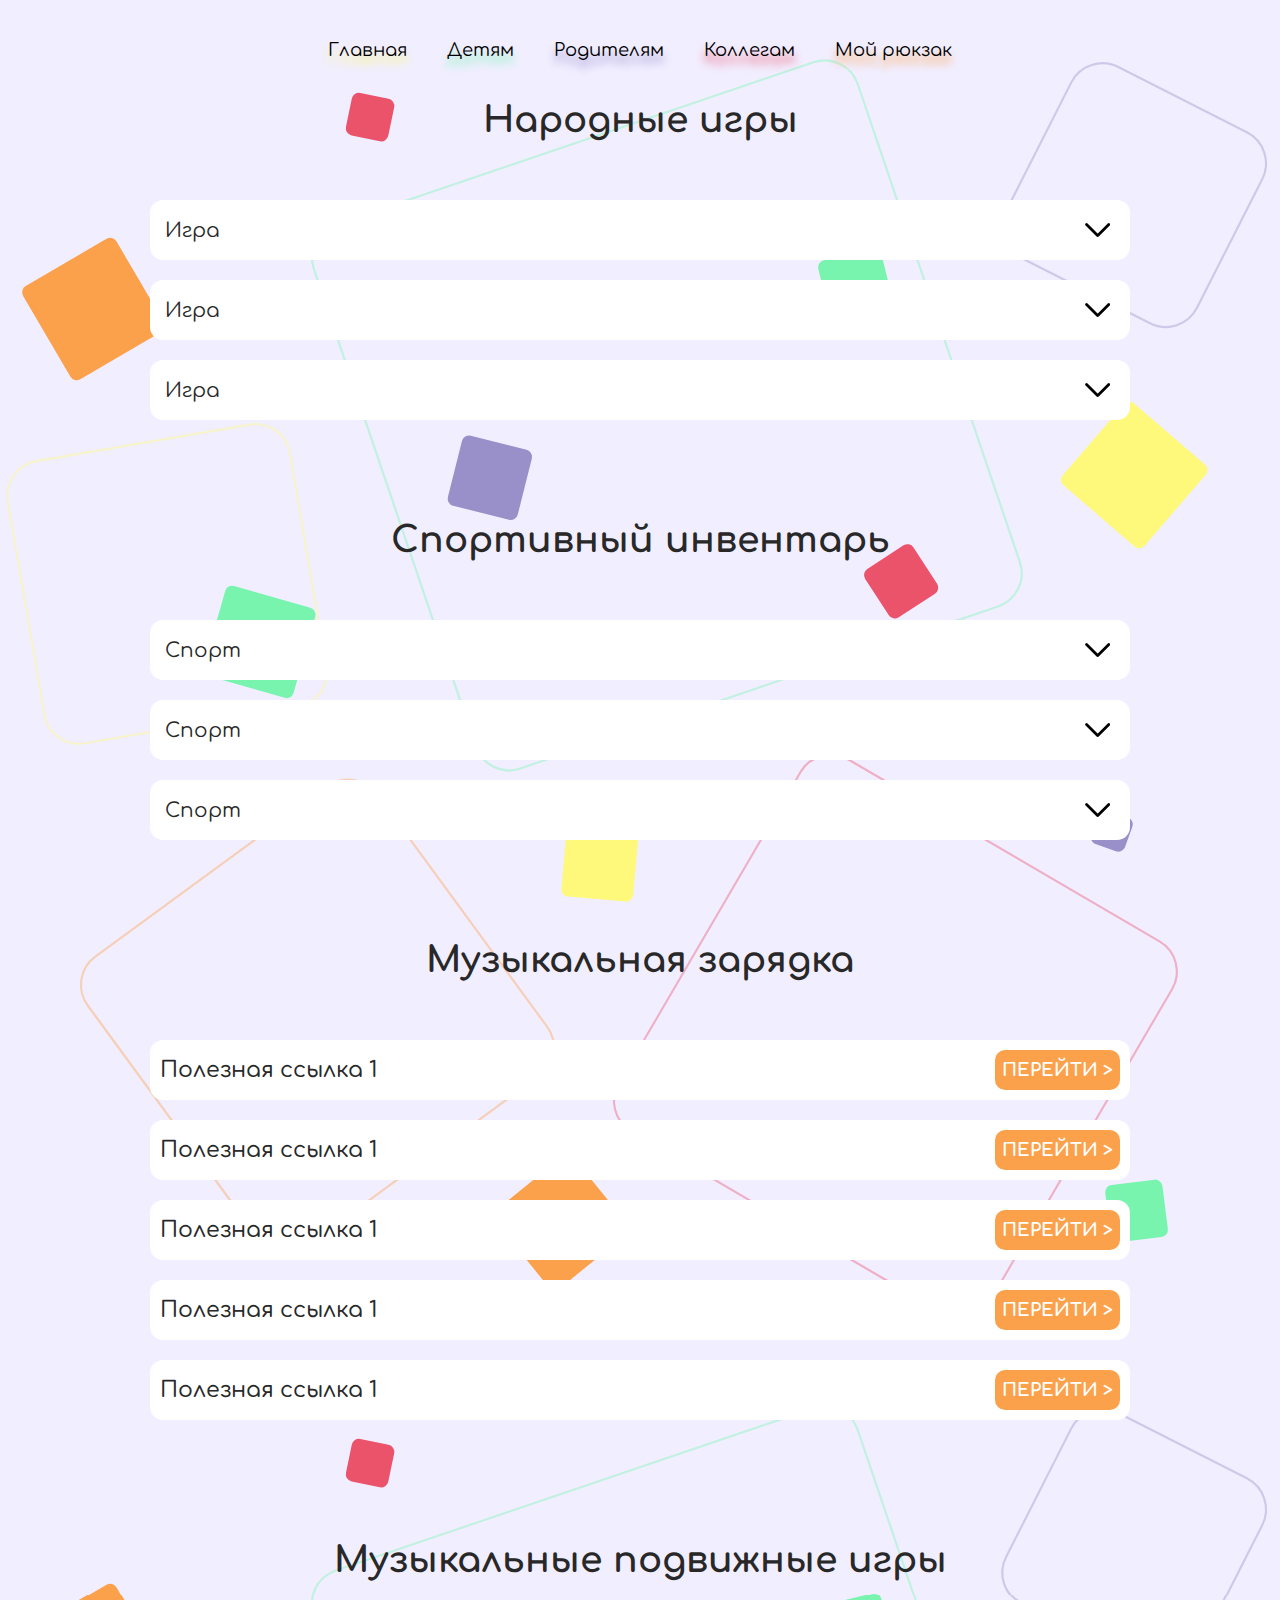
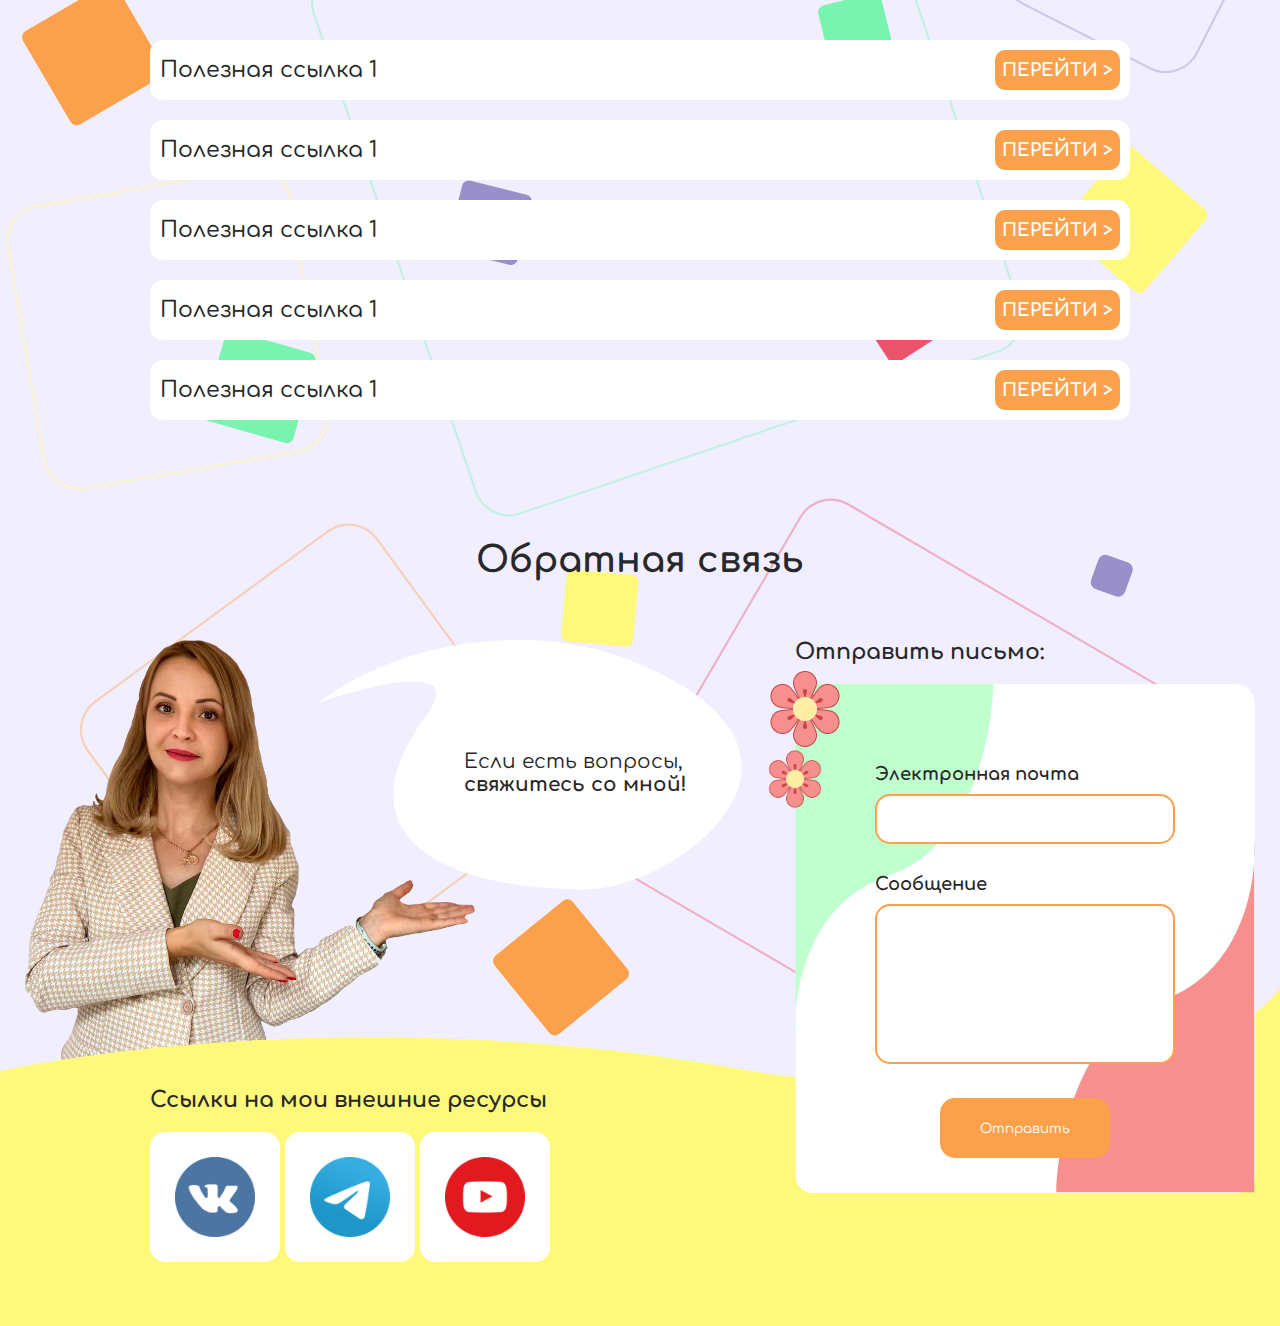
==== colleague.html @ 6eb5d51e "colleague add" ====
<!DOCTYPE html>
<html lang="en">

<head>
    <meta charset="UTF-8">
    <meta http-equiv="X-UA-Compatible" content="IE=edge">
    <meta name="viewport" content="width=device-width, initial-scale=1.0">
    <link rel="stylesheet" href="css/general.css">
    <link rel="stylesheet" href="css/colleague.css">
    <title>Родителям</title>
</head>

<body>
    <header class="header">
        <div class="container">
            <nav class="nav">
                <a href="index.html" class="nav__link">Главная</a>
                <a href="kids.html" class="nav__link">Детям</a>
                <a href="parents.html" class="nav__link">Родителям</a>
                <a href="colleague.html" class="nav__link">Коллегам</a>
                <a href="mybag.html" class="nav__link">Мой рюкзак</a>
            </nav>
        </div>
    </header>
    <section class="games">
        <div class="container">
            <h2 class="title">Народные игры</h2>
            <div class="dropdowns">
                <div class="dropdown">
                    <div class="dropdown__top">
                        <svg class="dropdown__icon" width="25" height="24" viewBox="0 0 45 24" fill="none"
                            xmlns="http://www.w3.org/2000/svg">
                            <path d="M23.0002 21.799L42.7992 2M22.6276 21.799L2.82861 2" stroke="black" stroke-width="5"
                                stroke-linecap="round" />
                        </svg>
                        <div class="dropdown__title">Игра</div>
                    </div>
                    <div class="dropdown__content">
                        <p class="dropdown__parag">Lorem ipsum dolor sit amet consectetur adipisicing elit. Assumenda nulla labore veniam tempore unde, mollitia blanditiis dignissimos nobis eveniet! Vero, nam. Dolorem dolores odit perspiciatis soluta dolor iure amet laboriosam?
                            Lorem ipsum dolor sit amet consectetur adipisicing elit. Assumenda nulla labore veniam tempore unde, mollitia blanditiis dignissimos nobis eveniet! Vero, nam. Dolorem dolores odit perspiciatis soluta dolor iure amet laboriosam?
                            Lorem ipsum dolor sit amet consectetur adipisicing elit. Assumenda nulla labore veniam tempore unde, mollitia blanditiis dignissimos nobis eveniet! Vero, nam. Dolorem dolores odit perspiciatis soluta dolor iure amet laboriosam?
                            Lorem ipsum dolor sit amet consectetur adipisicing elit. Assumenda nulla labore veniam tempore unde, mollitia blanditiis dignissimos nobis eveniet! Vero, nam. Dolorem dolores odit perspiciatis soluta dolor iure amet laboriosam?
                        </p>
                        <div class="dropdown__picts">
                            <div class="media dropdown__media">
                                <img src="img/test.jpg" alt="" class="media__pict">
                            </div>
                            <div class="media dropdown__media">
                                <img src="img/test.jpg" alt="" class="media__pict">
                            </div>
                            <div class="media dropdown__media">
                                <img src="img/test.jpg" alt="" class="media__pict">
                            </div>
                        </div>
                    </div>
                </div>
                <div class="dropdown">
                    <div class="dropdown__top">
                        <svg class="dropdown__icon" width="25" height="24" viewBox="0 0 45 24" fill="none"
                            xmlns="http://www.w3.org/2000/svg">
                            <path d="M23.0002 21.799L42.7992 2M22.6276 21.799L2.82861 2" stroke="black" stroke-width="5"
                                stroke-linecap="round" />
                        </svg>
                        <div class="dropdown__title">Игра</div>
                    </div>
                    <div class="dropdown__content">
                        <p class="dropdown__parag">Lorem ipsum dolor sit amet consectetur adipisicing elit. Assumenda nulla labore veniam tempore unde, mollitia blanditiis dignissimos nobis eveniet! Vero, nam. Dolorem dolores odit perspiciatis soluta dolor iure amet laboriosam?
                            Lorem ipsum dolor sit amet consectetur adipisicing elit. Assumenda nulla labore veniam tempore unde, mollitia blanditiis dignissimos nobis eveniet! Vero, nam. Dolorem dolores odit perspiciatis soluta dolor iure amet laboriosam?
                            Lorem ipsum dolor sit amet consectetur adipisicing elit. Assumenda nulla labore veniam tempore unde, mollitia blanditiis dignissimos nobis eveniet! Vero, nam. Dolorem dolores odit perspiciatis soluta dolor iure amet laboriosam?
                            Lorem ipsum dolor sit amet consectetur adipisicing elit. Assumenda nulla labore veniam tempore unde, mollitia blanditiis dignissimos nobis eveniet! Vero, nam. Dolorem dolores odit perspiciatis soluta dolor iure amet laboriosam?
                        </p>
                        <div class="dropdown__picts">
                            <div class="media dropdown__media">
                                <img src="img/test.jpg" alt="" class="media__pict">
                            </div>
                            <div class="media dropdown__media">
                                <img src="img/test.jpg" alt="" class="media__pict">
                            </div>
                            <div class="media dropdown__media">
                                <img src="img/test.jpg" alt="" class="media__pict">
                            </div>
                        </div>
                    </div>
                </div>
                <div class="dropdown">
                    <div class="dropdown__top">
                        <svg class="dropdown__icon" width="25" height="24" viewBox="0 0 45 24" fill="none"
                            xmlns="http://www.w3.org/2000/svg">
                            <path d="M23.0002 21.799L42.7992 2M22.6276 21.799L2.82861 2" stroke="black" stroke-width="5"
                                stroke-linecap="round" />
                        </svg>
                        <div class="dropdown__title">Игра</div>
                    </div>
                    <div class="dropdown__content">
                        <p class="dropdown__parag">Lorem ipsum dolor sit amet consectetur adipisicing elit. Assumenda nulla labore veniam tempore unde, mollitia blanditiis dignissimos nobis eveniet! Vero, nam. Dolorem dolores odit perspiciatis soluta dolor iure amet laboriosam?
                            Lorem ipsum dolor sit amet consectetur adipisicing elit. Assumenda nulla labore veniam tempore unde, mollitia blanditiis dignissimos nobis eveniet! Vero, nam. Dolorem dolores odit perspiciatis soluta dolor iure amet laboriosam?
                            Lorem ipsum dolor sit amet consectetur adipisicing elit. Assumenda nulla labore veniam tempore unde, mollitia blanditiis dignissimos nobis eveniet! Vero, nam. Dolorem dolores odit perspiciatis soluta dolor iure amet laboriosam?
                            Lorem ipsum dolor sit amet consectetur adipisicing elit. Assumenda nulla labore veniam tempore unde, mollitia blanditiis dignissimos nobis eveniet! Vero, nam. Dolorem dolores odit perspiciatis soluta dolor iure amet laboriosam?
                        </p>
                        <div class="dropdown__picts">
                            <div class="media dropdown__media">
                                <img src="img/test.jpg" alt="" class="media__pict">
                            </div>
                            <div class="media dropdown__media">
                                <img src="img/test.jpg" alt="" class="media__pict">
                            </div>
                            <div class="media dropdown__media">
                                <img src="img/test.jpg" alt="" class="media__pict">
                            </div>
                        </div>
                    </div>
                </div>
            </div>
        </div>
    </section>
    <section class="sport">
        <div class="container">
            <h2 class="title">Спортивный инвентарь</h2>
            <div class="dropdowns">
                <div class="dropdown">
                    <div class="dropdown__top">
                        <svg class="dropdown__icon" width="25" height="24" viewBox="0 0 45 24" fill="none"
                            xmlns="http://www.w3.org/2000/svg">
                            <path d="M23.0002 21.799L42.7992 2M22.6276 21.799L2.82861 2" stroke="black" stroke-width="5"
                                stroke-linecap="round" />
                        </svg>
                        <div class="dropdown__title">Спорт</div>
                    </div>
                    <div class="dropdown__content">
                        <p class="dropdown__parag">Lorem ipsum dolor sit amet consectetur adipisicing elit. Assumenda nulla labore veniam tempore unde, mollitia blanditiis dignissimos nobis eveniet! Vero, nam. Dolorem dolores odit perspiciatis soluta dolor iure amet laboriosam?
                            Lorem ipsum dolor sit amet consectetur adipisicing elit. Assumenda nulla labore veniam tempore unde, mollitia blanditiis dignissimos nobis eveniet! Vero, nam. Dolorem dolores odit perspiciatis soluta dolor iure amet laboriosam?
                            Lorem ipsum dolor sit amet consectetur adipisicing elit. Assumenda nulla labore veniam tempore unde, mollitia blanditiis dignissimos nobis eveniet! Vero, nam. Dolorem dolores odit perspiciatis soluta dolor iure amet laboriosam?
                            Lorem ipsum dolor sit amet consectetur adipisicing elit. Assumenda nulla labore veniam tempore unde, mollitia blanditiis dignissimos nobis eveniet! Vero, nam. Dolorem dolores odit perspiciatis soluta dolor iure amet laboriosam?
                        </p>
                        <div class="dropdown__picts">
                            <div class="media dropdown__media">
                                <img src="img/test.jpg" alt="" class="media__pict">
                            </div>
                            <div class="media dropdown__media">
                                <img src="img/test.jpg" alt="" class="media__pict">
                            </div>
                            <div class="media dropdown__media">
                                <img src="img/test.jpg" alt="" class="media__pict">
                            </div>
                        </div>
                    </div>
                </div>
                <div class="dropdown">
                    <div class="dropdown__top">
                        <svg class="dropdown__icon" width="25" height="24" viewBox="0 0 45 24" fill="none"
                            xmlns="http://www.w3.org/2000/svg">
                            <path d="M23.0002 21.799L42.7992 2M22.6276 21.799L2.82861 2" stroke="black" stroke-width="5"
                                stroke-linecap="round" />
                        </svg>
                        <div class="dropdown__title">Спорт</div>
                    </div>
                    <div class="dropdown__content">
                        <p class="dropdown__parag">Lorem ipsum dolor sit amet consectetur adipisicing elit. Assumenda nulla labore veniam tempore unde, mollitia blanditiis dignissimos nobis eveniet! Vero, nam. Dolorem dolores odit perspiciatis soluta dolor iure amet laboriosam?
                            Lorem ipsum dolor sit amet consectetur adipisicing elit. Assumenda nulla labore veniam tempore unde, mollitia blanditiis dignissimos nobis eveniet! Vero, nam. Dolorem dolores odit perspiciatis soluta dolor iure amet laboriosam?
                            Lorem ipsum dolor sit amet consectetur adipisicing elit. Assumenda nulla labore veniam tempore unde, mollitia blanditiis dignissimos nobis eveniet! Vero, nam. Dolorem dolores odit perspiciatis soluta dolor iure amet laboriosam?
                            Lorem ipsum dolor sit amet consectetur adipisicing elit. Assumenda nulla labore veniam tempore unde, mollitia blanditiis dignissimos nobis eveniet! Vero, nam. Dolorem dolores odit perspiciatis soluta dolor iure amet laboriosam?
                        </p>
                        <div class="dropdown__picts">
                            <div class="media dropdown__media">
                                <img src="img/test.jpg" alt="" class="media__pict">
                            </div>
                            <div class="media dropdown__media">
                                <img src="img/test.jpg" alt="" class="media__pict">
                            </div>
                            <div class="media dropdown__media">
                                <img src="img/test.jpg" alt="" class="media__pict">
                            </div>
                        </div>
                    </div>
                </div>
                <div class="dropdown">
                    <div class="dropdown__top">
                        <svg class="dropdown__icon" width="25" height="24" viewBox="0 0 45 24" fill="none"
                            xmlns="http://www.w3.org/2000/svg">
                            <path d="M23.0002 21.799L42.7992 2M22.6276 21.799L2.82861 2" stroke="black" stroke-width="5"
                                stroke-linecap="round" />
                        </svg>
                        <div class="dropdown__title">Спорт</div>
                    </div>
                    <div class="dropdown__content">
                        <p class="dropdown__parag">Lorem ipsum dolor sit amet consectetur adipisicing elit. Assumenda nulla labore veniam tempore unde, mollitia blanditiis dignissimos nobis eveniet! Vero, nam. Dolorem dolores odit perspiciatis soluta dolor iure amet laboriosam?
                            Lorem ipsum dolor sit amet consectetur adipisicing elit. Assumenda nulla labore veniam tempore unde, mollitia blanditiis dignissimos nobis eveniet! Vero, nam. Dolorem dolores odit perspiciatis soluta dolor iure amet laboriosam?
                            Lorem ipsum dolor sit amet consectetur adipisicing elit. Assumenda nulla labore veniam tempore unde, mollitia blanditiis dignissimos nobis eveniet! Vero, nam. Dolorem dolores odit perspiciatis soluta dolor iure amet laboriosam?
                            Lorem ipsum dolor sit amet consectetur adipisicing elit. Assumenda nulla labore veniam tempore unde, mollitia blanditiis dignissimos nobis eveniet! Vero, nam. Dolorem dolores odit perspiciatis soluta dolor iure amet laboriosam?
                        </p>
                        <div class="dropdown__picts">
                            <div class="media dropdown__media">
                                <img src="img/test.jpg" alt="" class="media__pict">
                            </div>
                            <div class="media dropdown__media">
                                <img src="img/test.jpg" alt="" class="media__pict">
                            </div>
                            <div class="media dropdown__media">
                                <img src="img/test.jpg" alt="" class="media__pict">
                            </div>
                        </div>
                    </div>
                </div>
            </div>
        </div>
    </section>
    <section class="music-ex">
        <div class="container">
            <h2 class="title">Музыкальная зарядка</h2>
            <div class="links__links">
                <div class="links__link">
                    <div class="links__name fmd">Полезная ссылка 1</div>
                    <a href="https://yandex.ru" class="links__button fb" target="_blank">Перейти ></a>
                </div>
                <div class="links__link">
                    <div class="links__name fmd">Полезная ссылка 1</div>
                    <a href="https://yandex.ru" class="links__button fb" target="_blank">Перейти ></a>
                </div>
                <div class="links__link">
                    <div class="links__name fmd">Полезная ссылка 1</div>
                    <a href="https://yandex.ru" class="links__button fb" target="_blank">Перейти ></a>
                </div>
                <div class="links__link">
                    <div class="links__name fmd">Полезная ссылка 1</div>
                    <a href="https://yandex.ru" class="links__button fb" target="_blank">Перейти ></a>
                </div>
                <div class="links__link">
                    <div class="links__name fmd">Полезная ссылка 1</div>
                    <a href="https://yandex.ru" class="links__button fb" target="_blank">Перейти ></a>
                </div>
            </div>
        </div>
    </section>
    <section class="music-games">
        <div class="container">
            <h2 class="title">Музыкальные подвижные игры</h2>
            <div class="links__links">
                <div class="links__link">
                    <div class="links__name fmd">Полезная ссылка 1</div>
                    <a href="https://yandex.ru" class="links__button fb" target="_blank">Перейти ></a>
                </div>
                <div class="links__link">
                    <div class="links__name fmd">Полезная ссылка 1</div>
                    <a href="https://yandex.ru" class="links__button fb" target="_blank">Перейти ></a>
                </div>
                <div class="links__link">
                    <div class="links__name fmd">Полезная ссылка 1</div>
                    <a href="https://yandex.ru" class="links__button fb" target="_blank">Перейти ></a>
                </div>
                <div class="links__link">
                    <div class="links__name fmd">Полезная ссылка 1</div>
                    <a href="https://yandex.ru" class="links__button fb" target="_blank">Перейти ></a>
                </div>
                <div class="links__link">
                    <div class="links__name fmd">Полезная ссылка 1</div>
                    <a href="https://yandex.ru" class="links__button fb" target="_blank">Перейти ></a>
                </div>
            </div>
        </div>
    </section>
    <section class="contact">
        <div class="container">
            <div class="contact__inner">
                <h2 class="title">Обратная связь</h2>
                <div class="contact__top">
                    <div class="contact__dialog">
                        <div class="contact__ze-3">
                            <img src="img/Evgeniya-3.png" alt="" class="contact__evgeniya-pict">
                        </div>
                        <div class="contact-cloud-message">
                            <div class="contact-cloud-message__text">
                                Если есть вопросы,<br><span class="fb">свяжитесь со мной!</span>
                            </div>
                            <svg class="contact-cloud-message__cloud" width="450" height="250" viewBox="0 0 520 307"
                                fill="none" xmlns="http://www.w3.org/2000/svg">
                                <path
                                    d="M391 27.8533C259 -27.5976 92 5.35384 0 77.3518C63.8333 55.0184 180.1 26.2517 134.5 89.8517C17.5 246.852 164.5 306.352 328.5 306.352C435.5 306.352 663.668 142.397 391 27.8533Z"
                                    fill="white" />
                            </svg>
                        </div>

                    </div>
                    <div class="contact__contact">
                        <h3 class="contact__title">Отправить письмо:</h3>
                        <form action="" class="contact__form" method="post">
                            <img src="img/flower.png" alt="" class="contact__flower contact__flower_1">
                            <img src="img/flower.png" alt="" class="contact__flower contact__flower_2">
                            <div class="contact-field">
                                <label for="email" class="contact-field__name">Электронная почта</label>
                                <input type="email" class="contact-field__input" id="email" name="message">
                            </div>
                            <div class="contact-field">
                                <label for="message" class="contact-field__name">Сообщение</label>
                                <textarea name="message" id="message"
                                    class="contact-field__input contact-field__textarea"></textarea>
                            </div>
                            <input type="submit" class="contact-field__submit" value="Отправить">
                        </form>
                    </div>
                </div>

            </div>
        </div>
        <div class="contact__bottom">
            <div class="container">
                <h2 class="contact__title">Ссылки на мои внешние ресурсы</h2>
                <div class="contact__socials">
                    <a href="#" class="contact__link">
                        <img src="img/socials/vk-icon.png" alt="vk" class="contact__icon">
                    </a>
                    <a href="#" class="contact__link">
                        <img src="img/socials/telegram-icon.png" alt="telegram" class="contact__icon">
                    </a>
                    <a href="#" class="contact__link">
                        <img src="img/socials/youtube-icon.png" alt="youtube" class="contact__icon">
                    </a>
                </div>
            </div>
        </div>
    </section>
    <script src="js/general.js"></script>
</body>

</html>
---- css/general.css ----
@import url('https://fonts.googleapis.com/css2?family=Comfortaa:wght@400;500;600;700&display=swap');
:root {
    --orange: #FCA14B;
    --red: #EB536B;
    --green: #79F4AF;
    --purple: #998FC9;
    --yellow: #FEF97B;
    --dark: #282828;
}
* {
    margin: 0;
    padding: 0;
    box-sizing: border-box;
    font-family: 'Comfortaa', cursive;
    color: var(--dark);
}
button {
    cursor: pointer;
}
a {
    color: black;
    text-decoration: none;
}
h1,h3,h4,h5,h6 {
    font-weight: normal;
}
input:focus, textarea:focus {
    outline: none;
}
body {
    width: 100vw;
    overflow-x: hidden;
    background: url('../img/squares.svg') top / 100% auto repeat-y, #F1EEFF;;
}
section {
    margin-bottom: 100px;
    overflow: hidden;
}
.container {
    width: 100%;
    height: 100%;
    padding: 0 150px;
}
.section__inner {
    height: 100%;
}
.orange {
    color: var(--orange);
}
.red {
    color: var(--red);
}
.green {
    color: var(--green);
}
.green-2 {
    color: #00D930;
}
.purple {
    color: var(--purple);
}
.yellow {
    color: var(--yellow);
}
.pink {
    color: #FF3CD4;
}
.lime {
    color: #00D930;
}
.fmd {
    font-weight: 500;
}
.fsb {
    font-weight: 600;
}
.fb {
    font-weight: 700;
}
.title {
    text-align: center;
    font-weight: 700;
    font-size: 36px;
    margin-bottom: 60px;
}
.header {
    padding: 40px 0;
}
.nav {
    display: flex;
    height: 100%;
    justify-content: center;
    align-items: center;
}
.nav__link {
    font-size: 18px;
    margin-right: 40px;
}
.nav__link:last-child {
    margin-right: 0;
}
.nav__link:nth-child(1) {
    text-shadow: 0px 8px 8px var(--yellow);
}
.nav__link:nth-child(2) {
    text-shadow: 0px 8px 8px var(--green);
}
.nav__link:nth-child(3) {
    text-shadow: 0px 8px 8px var(--purple);
}
.nav__link:nth-child(4) {
    text-shadow: 0px 8px 8px var(--red);
}
.nav__link:nth-child(5) {
    text-shadow: 0px 8px 8px var(--orange);
}
.nav__link:hover {
    transition: text-shadow .2s ease;
}
.nav__link:nth-child(1):hover {
    text-shadow: 0px 8px 8px #f6ff00;
}
.nav__link:nth-child(2):hover {
    text-shadow: 0px 8px 8px #15ff00;
}
.nav__link:nth-child(3):hover {
    text-shadow: 0px 8px 8px #8f008f;
}
.nav__link:nth-child(4):hover {
    text-shadow: 0px 8px 8px #ff1b1b;
}
.nav__link:nth-child(5):hover {
    text-shadow: 0px 8px 8px #ff5e00;
}
.burger-icon {
    display: none;
}
.media {
    position: relative;
}
.media__pict {
    width: 100%;
    height: 100%;
    position: absolute;
    object-fit: cover;
}
.contact {
    margin-bottom: 0;
}
.contact__top {
    display: flex;
    justify-content: center;
}
.contact__dialog {
    display: flex;
    position: relative;
    z-index: 1;
    margin-right: 40px;
}
.contact__evgeniya-pict {
    width: 450px;
}
.contact-cloud-message {
    margin-left: -170px;
    position: relative;
}
.contact-cloud-message__text {
    width: 250px;
    position: absolute;
    left: 63%;
    top: 110px;
    transform: translateX(-50%);
    font-size: 20px;
}
.contact__title {
    margin-bottom: 20px;
    font-weight: bold;
    font-size: 22px;
}
.contact__form {
    display: flex;
    flex-direction: column;
    align-items: center;
    padding: 80px;
    background: url('../media/form-bg.svg') 0 0 / 100% no-repeat;
    border-radius: 20px;
    position: relative;
    z-index: 3;
}
.contact__flower {
    position: absolute;
}
.contact__flower_1 {
    width: 80px;
    left: -30px;
    top: -15px;
}
.contact__flower_2 {
    width: 60px;
    left: -30px;
    top: 65px;
}
.contact-field {
    margin-bottom: 30px;
}
.contact-field__name {
    display: block;
    font-weight: 700;
    font-size: 18px;
    margin-bottom: 10px;
}
.contact-field__input {
    border: 2px solid var(--orange);
    width: 300px;
    height: 50px;
    border-radius: 15px;
    padding: 10px;
    font-size: 18px;
}
.contact-field__textarea {
    resize: none;
    height: 160px;
}
.contact-field__submit {
    width: 170px;
    height: 60px;
    background: var(--orange);
    border-radius: 15px;
    border: none;
    color: white;
}
.contact__bottom {
    padding-top: 100px;
    margin-top: -250px;
    padding-bottom: 60px;
    background: url('../media/contact-bg.svg') top / 100% no-repeat;
    position: relative;
    left: 0;
    z-index: 2;
}
.contact__link {
    display: inline-block;
    width: 130px;
    height: 130px;
    background: white;
    border-radius: 15px;
    position: relative;
}
.contact__link:last-child {
    margin-right: 0;
}
.contact__icon {
    width: 80px;
    position: absolute;
    left: 50%;
    top: 50%;
    transform: translate(-50%, -50%);
}
.dropdown {  
    max-height: 60px;
    background: white;
    margin-bottom: 20px;
    border-radius: 13px;
    transition: all .3s ease-in-out;
    overflow: hidden;
    cursor: pointer;
}
.dropdown:last-child {
    margin-bottom: 0;
}
.dropdown__top:hover {
    background: rgb(251, 251, 251);
}
.dropdown_active {
    max-height: none;
}
.dropdown__top {
    display: flex;
    padding: 0 15px;
    height: 60px;
    align-items: center;
    position: relative;
}
.dropdown__icon {
    position: absolute;
    right: 20px;
    top: 50%;
    transform: translateY(-50%);
    transition: transform .3s ease;
}
.dropdown__icon_up {
    transform: translateY(-50%) rotate(180deg);
}
.dropdown__title {
    font-size: 20px;
}
.dropdown__content {
    padding: 15px;
}
.links__link {
    display: flex;
    justify-content: space-between;
    align-items: center;
    padding: 10px;
    margin-bottom: 20px;
    background: white;
    border-radius: 13px;
}
.links__name {
    font-size: 22px;
}
.links__button {
    padding: 10px 7px;
    border-radius: 10px;
    color: white;
    font-size: 18px;
    background: var(--orange);
    text-transform: uppercase;
}
---- css/colleague.css ----
.recom__recom {  
    max-height: 60px;
    background: white;
    margin-bottom: 20px;
    border-radius: 13px;
    transition: all .3s ease-in-out;
    overflow: hidden;
    cursor: pointer;
}
.recom__recom:last-child {
    margin-bottom: 0;
}
.recom__top:hover {
    background: rgb(251, 251, 251);
}
.recom__recom_active {
    max-height: none;
}
.recom__top {
    display: flex;
    padding: 0 15px;
    height: 60px;
    align-items: center;
    position: relative;
}
.recom__icon {
    position: absolute;
    right: 20px;
    top: 50%;
    transform: translateY(-50%);
    transition: transform .3s ease;
}
.recom__icon_up {
    transform: translateY(-50%) rotate(180deg);
}
.recom__title {
    font-size: 20px;
}
.recom__content {
    padding: 15px;
}
.dropdown__parag {
    margin-bottom: 20px;
}
.dropdown__picts {
    display: flex;
    justify-content: center;
    gap: 10px;
}
.dropdown__media {
    width: 200px;
    height: 200px;
}
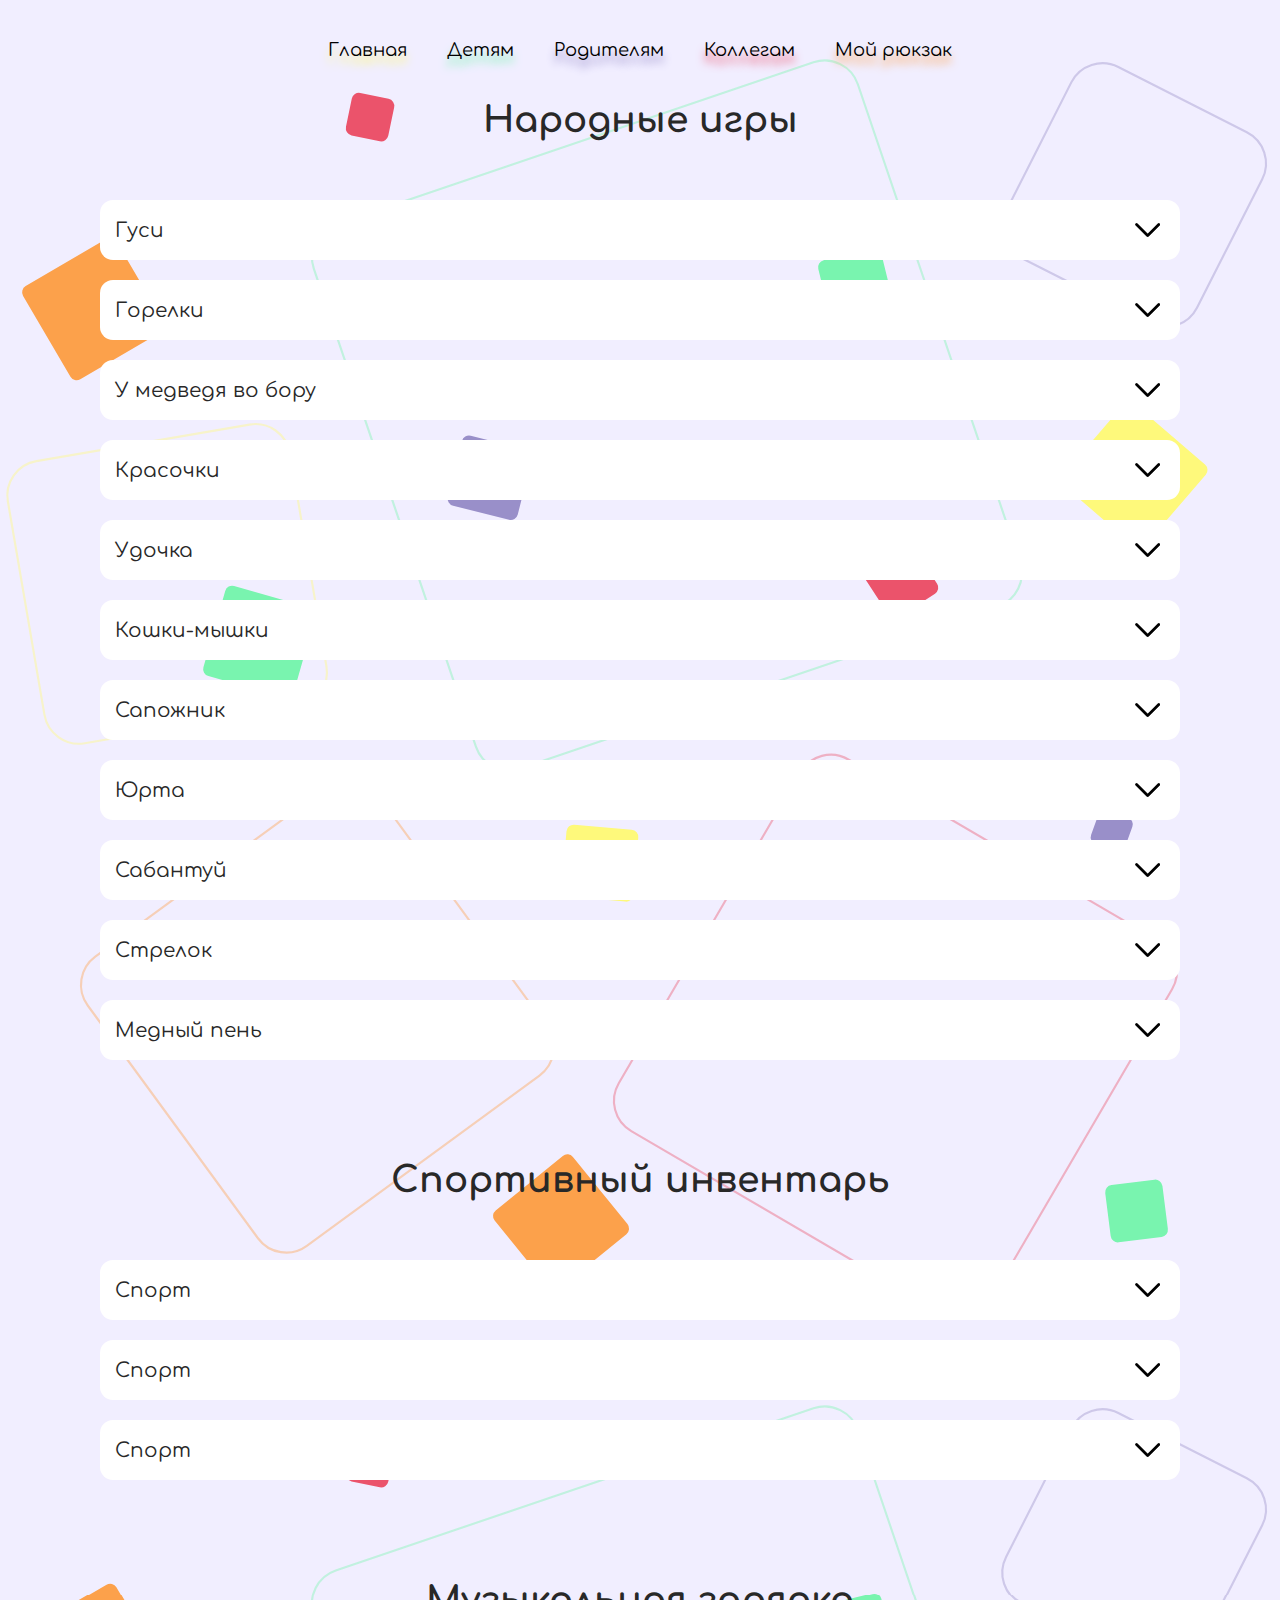
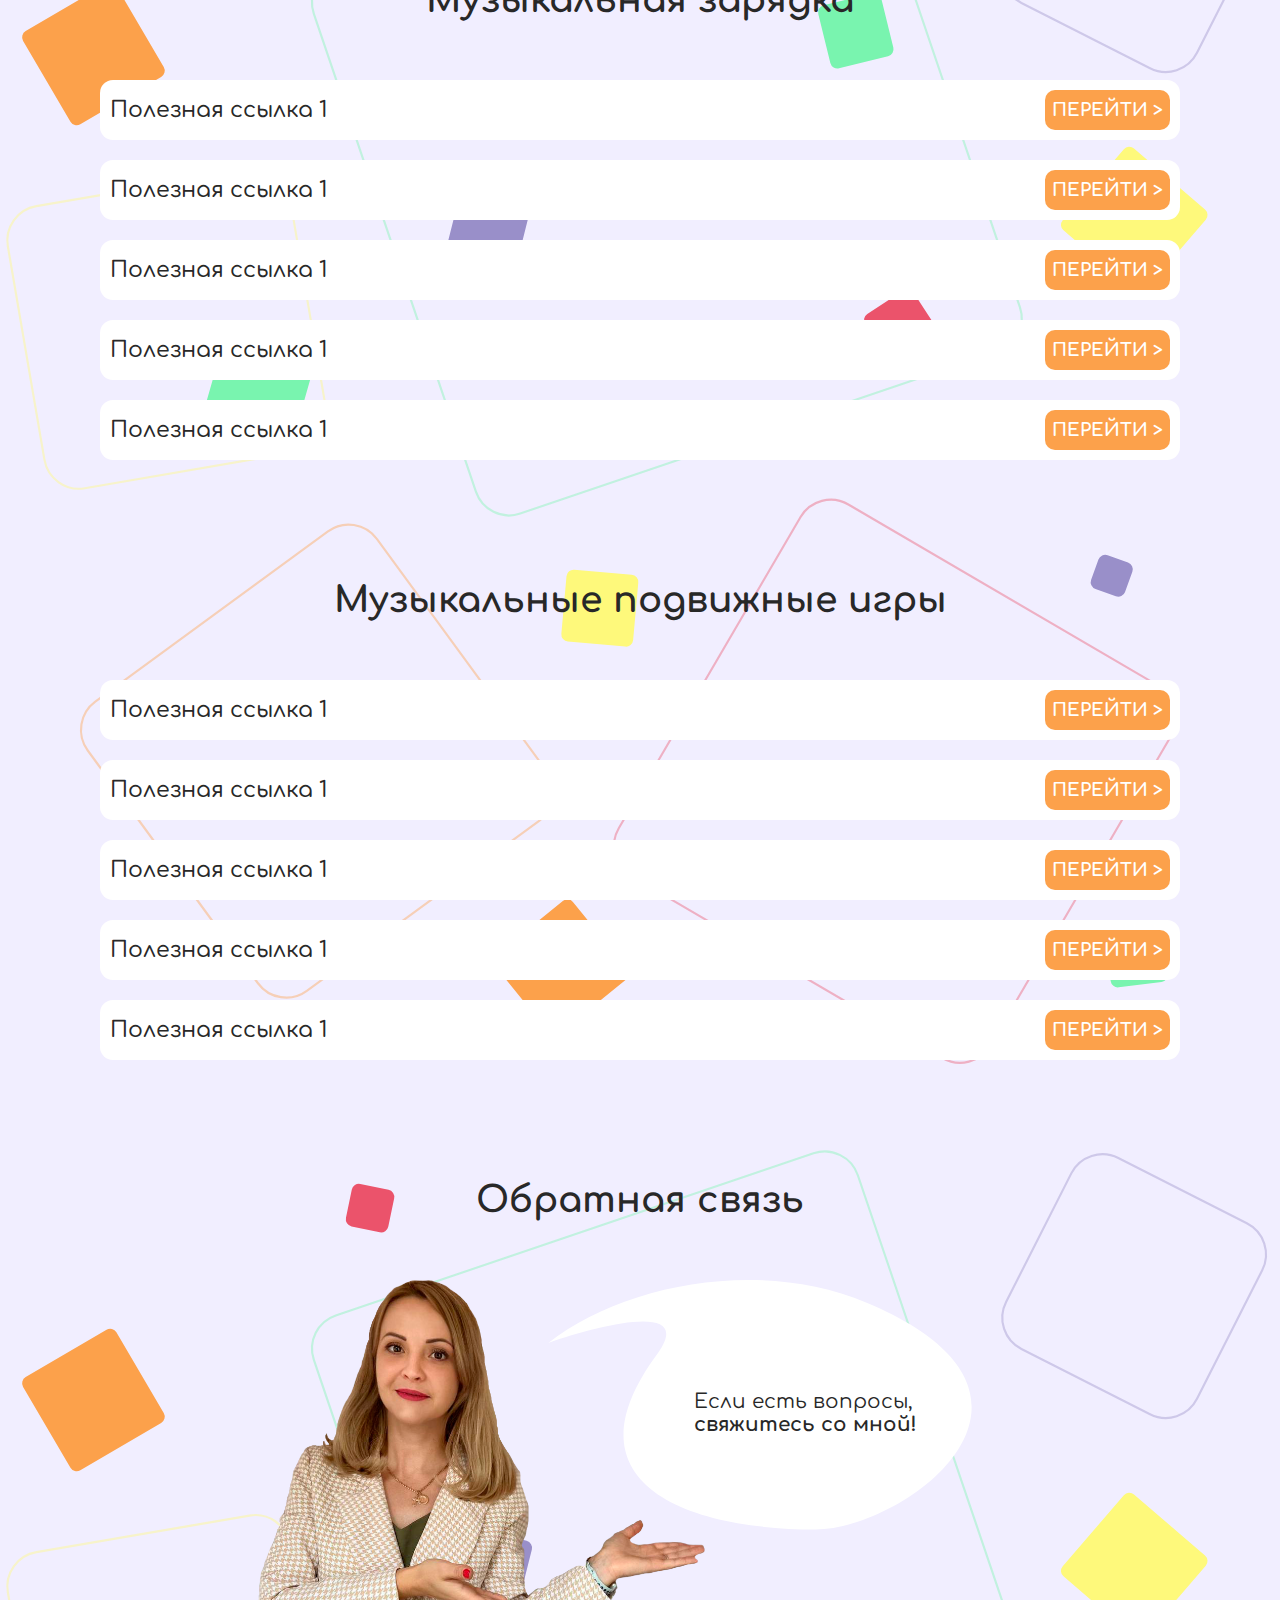
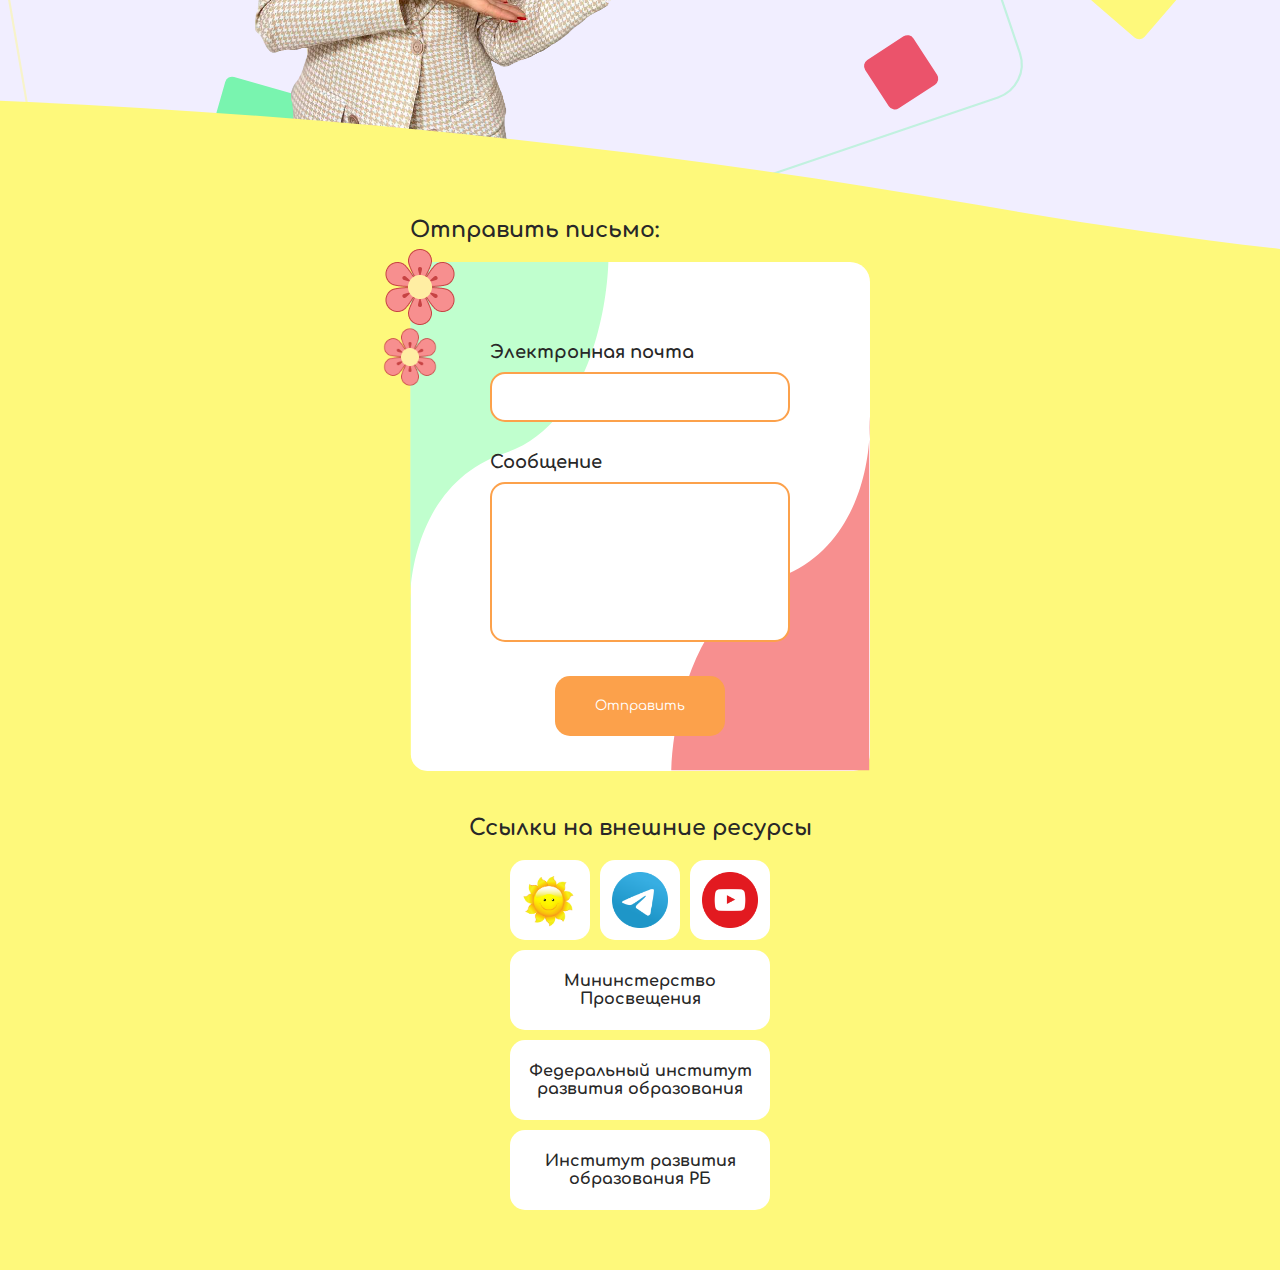
==== commit e554357b: "ready site v1.0.0" ====
--- a/colleague.html
+++ b/colleague.html
@@ -1,324 +1,594 @@
-<!DOCTYPE html>
-<html lang="en">
-
-<head>
-    <meta charset="UTF-8">
-    <meta http-equiv="X-UA-Compatible" content="IE=edge">
-    <meta name="viewport" content="width=device-width, initial-scale=1.0">
-    <link rel="stylesheet" href="css/general.css">
-    <link rel="stylesheet" href="css/colleague.css">
-    <title>Родителям</title>
-</head>
-
-<body>
-    <header class="header">
-        <div class="container">
-            <nav class="nav">
-                <a href="index.html" class="nav__link">Главная</a>
-                <a href="kids.html" class="nav__link">Детям</a>
-                <a href="parents.html" class="nav__link">Родителям</a>
-                <a href="colleague.html" class="nav__link">Коллегам</a>
-                <a href="mybag.html" class="nav__link">Мой рюкзак</a>
-            </nav>
-        </div>
-    </header>
-    <section class="games">
-        <div class="container">
-            <h2 class="title">Народные игры</h2>
-            <div class="dropdowns">
-                <div class="dropdown">
-                    <div class="dropdown__top">
-                        <svg class="dropdown__icon" width="25" height="24" viewBox="0 0 45 24" fill="none"
-                            xmlns="http://www.w3.org/2000/svg">
-                            <path d="M23.0002 21.799L42.7992 2M22.6276 21.799L2.82861 2" stroke="black" stroke-width="5"
-                                stroke-linecap="round" />
-                        </svg>
-                        <div class="dropdown__title">Игра</div>
-                    </div>
-                    <div class="dropdown__content">
-                        <p class="dropdown__parag">Lorem ipsum dolor sit amet consectetur adipisicing elit. Assumenda nulla labore veniam tempore unde, mollitia blanditiis dignissimos nobis eveniet! Vero, nam. Dolorem dolores odit perspiciatis soluta dolor iure amet laboriosam?
-                            Lorem ipsum dolor sit amet consectetur adipisicing elit. Assumenda nulla labore veniam tempore unde, mollitia blanditiis dignissimos nobis eveniet! Vero, nam. Dolorem dolores odit perspiciatis soluta dolor iure amet laboriosam?
-                            Lorem ipsum dolor sit amet consectetur adipisicing elit. Assumenda nulla labore veniam tempore unde, mollitia blanditiis dignissimos nobis eveniet! Vero, nam. Dolorem dolores odit perspiciatis soluta dolor iure amet laboriosam?
-                            Lorem ipsum dolor sit amet consectetur adipisicing elit. Assumenda nulla labore veniam tempore unde, mollitia blanditiis dignissimos nobis eveniet! Vero, nam. Dolorem dolores odit perspiciatis soluta dolor iure amet laboriosam?
-                        </p>
-                        <div class="dropdown__picts">
-                            <div class="media dropdown__media">
-                                <img src="img/test.jpg" alt="" class="media__pict">
-                            </div>
-                            <div class="media dropdown__media">
-                                <img src="img/test.jpg" alt="" class="media__pict">
-                            </div>
-                            <div class="media dropdown__media">
-                                <img src="img/test.jpg" alt="" class="media__pict">
-                            </div>
-                        </div>
-                    </div>
-                </div>
-                <div class="dropdown">
-                    <div class="dropdown__top">
-                        <svg class="dropdown__icon" width="25" height="24" viewBox="0 0 45 24" fill="none"
-                            xmlns="http://www.w3.org/2000/svg">
-                            <path d="M23.0002 21.799L42.7992 2M22.6276 21.799L2.82861 2" stroke="black" stroke-width="5"
-                                stroke-linecap="round" />
-                        </svg>
-                        <div class="dropdown__title">Игра</div>
-                    </div>
-                    <div class="dropdown__content">
-                        <p class="dropdown__parag">Lorem ipsum dolor sit amet consectetur adipisicing elit. Assumenda nulla labore veniam tempore unde, mollitia blanditiis dignissimos nobis eveniet! Vero, nam. Dolorem dolores odit perspiciatis soluta dolor iure amet laboriosam?
-                            Lorem ipsum dolor sit amet consectetur adipisicing elit. Assumenda nulla labore veniam tempore unde, mollitia blanditiis dignissimos nobis eveniet! Vero, nam. Dolorem dolores odit perspiciatis soluta dolor iure amet laboriosam?
-                            Lorem ipsum dolor sit amet consectetur adipisicing elit. Assumenda nulla labore veniam tempore unde, mollitia blanditiis dignissimos nobis eveniet! Vero, nam. Dolorem dolores odit perspiciatis soluta dolor iure amet laboriosam?
-                            Lorem ipsum dolor sit amet consectetur adipisicing elit. Assumenda nulla labore veniam tempore unde, mollitia blanditiis dignissimos nobis eveniet! Vero, nam. Dolorem dolores odit perspiciatis soluta dolor iure amet laboriosam?
-                        </p>
-                        <div class="dropdown__picts">
-                            <div class="media dropdown__media">
-                                <img src="img/test.jpg" alt="" class="media__pict">
-                            </div>
-                            <div class="media dropdown__media">
-                                <img src="img/test.jpg" alt="" class="media__pict">
-                            </div>
-                            <div class="media dropdown__media">
-                                <img src="img/test.jpg" alt="" class="media__pict">
-                            </div>
-                        </div>
-                    </div>
-                </div>
-                <div class="dropdown">
-                    <div class="dropdown__top">
-                        <svg class="dropdown__icon" width="25" height="24" viewBox="0 0 45 24" fill="none"
-                            xmlns="http://www.w3.org/2000/svg">
-                            <path d="M23.0002 21.799L42.7992 2M22.6276 21.799L2.82861 2" stroke="black" stroke-width="5"
-                                stroke-linecap="round" />
-                        </svg>
-                        <div class="dropdown__title">Игра</div>
-                    </div>
-                    <div class="dropdown__content">
-                        <p class="dropdown__parag">Lorem ipsum dolor sit amet consectetur adipisicing elit. Assumenda nulla labore veniam tempore unde, mollitia blanditiis dignissimos nobis eveniet! Vero, nam. Dolorem dolores odit perspiciatis soluta dolor iure amet laboriosam?
-                            Lorem ipsum dolor sit amet consectetur adipisicing elit. Assumenda nulla labore veniam tempore unde, mollitia blanditiis dignissimos nobis eveniet! Vero, nam. Dolorem dolores odit perspiciatis soluta dolor iure amet laboriosam?
-                            Lorem ipsum dolor sit amet consectetur adipisicing elit. Assumenda nulla labore veniam tempore unde, mollitia blanditiis dignissimos nobis eveniet! Vero, nam. Dolorem dolores odit perspiciatis soluta dolor iure amet laboriosam?
-                            Lorem ipsum dolor sit amet consectetur adipisicing elit. Assumenda nulla labore veniam tempore unde, mollitia blanditiis dignissimos nobis eveniet! Vero, nam. Dolorem dolores odit perspiciatis soluta dolor iure amet laboriosam?
-                        </p>
-                        <div class="dropdown__picts">
-                            <div class="media dropdown__media">
-                                <img src="img/test.jpg" alt="" class="media__pict">
-                            </div>
-                            <div class="media dropdown__media">
-                                <img src="img/test.jpg" alt="" class="media__pict">
-                            </div>
-                            <div class="media dropdown__media">
-                                <img src="img/test.jpg" alt="" class="media__pict">
-                            </div>
-                        </div>
-                    </div>
-                </div>
-            </div>
-        </div>
-    </section>
-    <section class="sport">
-        <div class="container">
-            <h2 class="title">Спортивный инвентарь</h2>
-            <div class="dropdowns">
-                <div class="dropdown">
-                    <div class="dropdown__top">
-                        <svg class="dropdown__icon" width="25" height="24" viewBox="0 0 45 24" fill="none"
-                            xmlns="http://www.w3.org/2000/svg">
-                            <path d="M23.0002 21.799L42.7992 2M22.6276 21.799L2.82861 2" stroke="black" stroke-width="5"
-                                stroke-linecap="round" />
-                        </svg>
-                        <div class="dropdown__title">Спорт</div>
-                    </div>
-                    <div class="dropdown__content">
-                        <p class="dropdown__parag">Lorem ipsum dolor sit amet consectetur adipisicing elit. Assumenda nulla labore veniam tempore unde, mollitia blanditiis dignissimos nobis eveniet! Vero, nam. Dolorem dolores odit perspiciatis soluta dolor iure amet laboriosam?
-                            Lorem ipsum dolor sit amet consectetur adipisicing elit. Assumenda nulla labore veniam tempore unde, mollitia blanditiis dignissimos nobis eveniet! Vero, nam. Dolorem dolores odit perspiciatis soluta dolor iure amet laboriosam?
-                            Lorem ipsum dolor sit amet consectetur adipisicing elit. Assumenda nulla labore veniam tempore unde, mollitia blanditiis dignissimos nobis eveniet! Vero, nam. Dolorem dolores odit perspiciatis soluta dolor iure amet laboriosam?
-                            Lorem ipsum dolor sit amet consectetur adipisicing elit. Assumenda nulla labore veniam tempore unde, mollitia blanditiis dignissimos nobis eveniet! Vero, nam. Dolorem dolores odit perspiciatis soluta dolor iure amet laboriosam?
-                        </p>
-                        <div class="dropdown__picts">
-                            <div class="media dropdown__media">
-                                <img src="img/test.jpg" alt="" class="media__pict">
-                            </div>
-                            <div class="media dropdown__media">
-                                <img src="img/test.jpg" alt="" class="media__pict">
-                            </div>
-                            <div class="media dropdown__media">
-                                <img src="img/test.jpg" alt="" class="media__pict">
-                            </div>
-                        </div>
-                    </div>
-                </div>
-                <div class="dropdown">
-                    <div class="dropdown__top">
-                        <svg class="dropdown__icon" width="25" height="24" viewBox="0 0 45 24" fill="none"
-                            xmlns="http://www.w3.org/2000/svg">
-                            <path d="M23.0002 21.799L42.7992 2M22.6276 21.799L2.82861 2" stroke="black" stroke-width="5"
-                                stroke-linecap="round" />
-                        </svg>
-                        <div class="dropdown__title">Спорт</div>
-                    </div>
-                    <div class="dropdown__content">
-                        <p class="dropdown__parag">Lorem ipsum dolor sit amet consectetur adipisicing elit. Assumenda nulla labore veniam tempore unde, mollitia blanditiis dignissimos nobis eveniet! Vero, nam. Dolorem dolores odit perspiciatis soluta dolor iure amet laboriosam?
-                            Lorem ipsum dolor sit amet consectetur adipisicing elit. Assumenda nulla labore veniam tempore unde, mollitia blanditiis dignissimos nobis eveniet! Vero, nam. Dolorem dolores odit perspiciatis soluta dolor iure amet laboriosam?
-                            Lorem ipsum dolor sit amet consectetur adipisicing elit. Assumenda nulla labore veniam tempore unde, mollitia blanditiis dignissimos nobis eveniet! Vero, nam. Dolorem dolores odit perspiciatis soluta dolor iure amet laboriosam?
-                            Lorem ipsum dolor sit amet consectetur adipisicing elit. Assumenda nulla labore veniam tempore unde, mollitia blanditiis dignissimos nobis eveniet! Vero, nam. Dolorem dolores odit perspiciatis soluta dolor iure amet laboriosam?
-                        </p>
-                        <div class="dropdown__picts">
-                            <div class="media dropdown__media">
-                                <img src="img/test.jpg" alt="" class="media__pict">
-                            </div>
-                            <div class="media dropdown__media">
-                                <img src="img/test.jpg" alt="" class="media__pict">
-                            </div>
-                            <div class="media dropdown__media">
-                                <img src="img/test.jpg" alt="" class="media__pict">
-                            </div>
-                        </div>
-                    </div>
-                </div>
-                <div class="dropdown">
-                    <div class="dropdown__top">
-                        <svg class="dropdown__icon" width="25" height="24" viewBox="0 0 45 24" fill="none"
-                            xmlns="http://www.w3.org/2000/svg">
-                            <path d="M23.0002 21.799L42.7992 2M22.6276 21.799L2.82861 2" stroke="black" stroke-width="5"
-                                stroke-linecap="round" />
-                        </svg>
-                        <div class="dropdown__title">Спорт</div>
-                    </div>
-                    <div class="dropdown__content">
-                        <p class="dropdown__parag">Lorem ipsum dolor sit amet consectetur adipisicing elit. Assumenda nulla labore veniam tempore unde, mollitia blanditiis dignissimos nobis eveniet! Vero, nam. Dolorem dolores odit perspiciatis soluta dolor iure amet laboriosam?
-                            Lorem ipsum dolor sit amet consectetur adipisicing elit. Assumenda nulla labore veniam tempore unde, mollitia blanditiis dignissimos nobis eveniet! Vero, nam. Dolorem dolores odit perspiciatis soluta dolor iure amet laboriosam?
-                            Lorem ipsum dolor sit amet consectetur adipisicing elit. Assumenda nulla labore veniam tempore unde, mollitia blanditiis dignissimos nobis eveniet! Vero, nam. Dolorem dolores odit perspiciatis soluta dolor iure amet laboriosam?
-                            Lorem ipsum dolor sit amet consectetur adipisicing elit. Assumenda nulla labore veniam tempore unde, mollitia blanditiis dignissimos nobis eveniet! Vero, nam. Dolorem dolores odit perspiciatis soluta dolor iure amet laboriosam?
-                        </p>
-                        <div class="dropdown__picts">
-                            <div class="media dropdown__media">
-                                <img src="img/test.jpg" alt="" class="media__pict">
-                            </div>
-                            <div class="media dropdown__media">
-                                <img src="img/test.jpg" alt="" class="media__pict">
-                            </div>
-                            <div class="media dropdown__media">
-                                <img src="img/test.jpg" alt="" class="media__pict">
-                            </div>
-                        </div>
-                    </div>
-                </div>
-            </div>
-        </div>
-    </section>
-    <section class="music-ex">
-        <div class="container">
-            <h2 class="title">Музыкальная зарядка</h2>
-            <div class="links__links">
-                <div class="links__link">
-                    <div class="links__name fmd">Полезная ссылка 1</div>
-                    <a href="https://yandex.ru" class="links__button fb" target="_blank">Перейти ></a>
-                </div>
-                <div class="links__link">
-                    <div class="links__name fmd">Полезная ссылка 1</div>
-                    <a href="https://yandex.ru" class="links__button fb" target="_blank">Перейти ></a>
-                </div>
-                <div class="links__link">
-                    <div class="links__name fmd">Полезная ссылка 1</div>
-                    <a href="https://yandex.ru" class="links__button fb" target="_blank">Перейти ></a>
-                </div>
-                <div class="links__link">
-                    <div class="links__name fmd">Полезная ссылка 1</div>
-                    <a href="https://yandex.ru" class="links__button fb" target="_blank">Перейти ></a>
-                </div>
-                <div class="links__link">
-                    <div class="links__name fmd">Полезная ссылка 1</div>
-                    <a href="https://yandex.ru" class="links__button fb" target="_blank">Перейти ></a>
-                </div>
-            </div>
-        </div>
-    </section>
-    <section class="music-games">
-        <div class="container">
-            <h2 class="title">Музыкальные подвижные игры</h2>
-            <div class="links__links">
-                <div class="links__link">
-                    <div class="links__name fmd">Полезная ссылка 1</div>
-                    <a href="https://yandex.ru" class="links__button fb" target="_blank">Перейти ></a>
-                </div>
-                <div class="links__link">
-                    <div class="links__name fmd">Полезная ссылка 1</div>
-                    <a href="https://yandex.ru" class="links__button fb" target="_blank">Перейти ></a>
-                </div>
-                <div class="links__link">
-                    <div class="links__name fmd">Полезная ссылка 1</div>
-                    <a href="https://yandex.ru" class="links__button fb" target="_blank">Перейти ></a>
-                </div>
-                <div class="links__link">
-                    <div class="links__name fmd">Полезная ссылка 1</div>
-                    <a href="https://yandex.ru" class="links__button fb" target="_blank">Перейти ></a>
-                </div>
-                <div class="links__link">
-                    <div class="links__name fmd">Полезная ссылка 1</div>
-                    <a href="https://yandex.ru" class="links__button fb" target="_blank">Перейти ></a>
-                </div>
-            </div>
-        </div>
-    </section>
-    <section class="contact">
-        <div class="container">
-            <div class="contact__inner">
-                <h2 class="title">Обратная связь</h2>
-                <div class="contact__top">
-                    <div class="contact__dialog">
-                        <div class="contact__ze-3">
-                            <img src="img/Evgeniya-3.png" alt="" class="contact__evgeniya-pict">
-                        </div>
-                        <div class="contact-cloud-message">
-                            <div class="contact-cloud-message__text">
-                                Если есть вопросы,<br><span class="fb">свяжитесь со мной!</span>
-                            </div>
-                            <svg class="contact-cloud-message__cloud" width="450" height="250" viewBox="0 0 520 307"
-                                fill="none" xmlns="http://www.w3.org/2000/svg">
-                                <path
-                                    d="M391 27.8533C259 -27.5976 92 5.35384 0 77.3518C63.8333 55.0184 180.1 26.2517 134.5 89.8517C17.5 246.852 164.5 306.352 328.5 306.352C435.5 306.352 663.668 142.397 391 27.8533Z"
-                                    fill="white" />
-                            </svg>
-                        </div>
-
-                    </div>
-                    <div class="contact__contact">
-                        <h3 class="contact__title">Отправить письмо:</h3>
-                        <form action="" class="contact__form" method="post">
-                            <img src="img/flower.png" alt="" class="contact__flower contact__flower_1">
-                            <img src="img/flower.png" alt="" class="contact__flower contact__flower_2">
-                            <div class="contact-field">
-                                <label for="email" class="contact-field__name">Электронная почта</label>
-                                <input type="email" class="contact-field__input" id="email" name="message">
-                            </div>
-                            <div class="contact-field">
-                                <label for="message" class="contact-field__name">Сообщение</label>
-                                <textarea name="message" id="message"
-                                    class="contact-field__input contact-field__textarea"></textarea>
-                            </div>
-                            <input type="submit" class="contact-field__submit" value="Отправить">
-                        </form>
-                    </div>
-                </div>
-
-            </div>
-        </div>
-        <div class="contact__bottom">
-            <div class="container">
-                <h2 class="contact__title">Ссылки на мои внешние ресурсы</h2>
-                <div class="contact__socials">
-                    <a href="#" class="contact__link">
-                        <img src="img/socials/vk-icon.png" alt="vk" class="contact__icon">
-                    </a>
-                    <a href="#" class="contact__link">
-                        <img src="img/socials/telegram-icon.png" alt="telegram" class="contact__icon">
-                    </a>
-                    <a href="#" class="contact__link">
-                        <img src="img/socials/youtube-icon.png" alt="youtube" class="contact__icon">
-                    </a>
-                </div>
-            </div>
-        </div>
-    </section>
-    <script src="js/general.js"></script>
-</body>
-
+<!DOCTYPE html>
+<html lang="en">
+
+<head>
+    <meta charset="UTF-8">
+    <meta http-equiv="X-UA-Compatible" content="IE=edge">
+    <meta name="viewport" content="width=device-width, initial-scale=1.0">
+    <link rel="stylesheet" href="css/general.css">
+    <link rel="stylesheet" href="css/colleague.css">
+    <link rel="stylesheet" href="css/general-adaptive.css">
+    <title>Коллегам</title>
+</head>
+
+<body style="overflow: visible;">
+    <header class="header">
+        <div class="container">
+            <div class="section__inner header__inner">
+                <nav class="nav">
+                    <a href="index.html" class="nav__link">Главная</a>
+                    <a href="kids.html" class="nav__link">Детям</a>
+                    <a href="parents.html" class="nav__link">Родителям</a>
+                    <a href="colleague.html" class="nav__link">Коллегам</a>
+                    <a href="mybag.html" class="nav__link">Мой рюкзак</a>
+                </nav>
+                <div class="burger-icon">
+                    <div class="burger-icon__line"></div>
+                </div>
+                    
+            </div>
+        </div>
+    </header>
+    <section class="section__first games">
+        <div class="container">
+            <h2 class="title">Народные игры</h2>
+            <div class="dropdowns">
+                <div class="dropdown">
+                    <div class="dropdown__top">
+                        <svg class="dropdown__icon" width="25" height="24" viewBox="0 0 45 24" fill="none"
+                            xmlns="http://www.w3.org/2000/svg">
+                            <path d="M23.0002 21.799L42.7992 2M22.6276 21.799L2.82861 2" stroke="black" stroke-width="5"
+                                stroke-linecap="round" />
+                        </svg>
+                        <div class="dropdown__title">Гуси</div>
+                    </div>
+                    <div class="dropdown__content">
+                        <p class="dropdown__parag">На площадке на расстоянии 10–15 метров проводят две линии – два «дома».
+                            В одном находятся гуси, в другом их хозяин.
+                            Между «домами», «под горой», живет «волк» – водящий. <br>
+                            «Хозяин» и «гуси» ведут между собой диалог, известный всем с раннего детства: <br>
+                            – Гуси, гуси! <br>
+                            – Га-га-га! <br>
+                            – Есть хотите? <br>
+                            – Да-да-да! <br>
+                            – Так летите! <br>
+                            – Нам нельзя. Серый волк под горой не пускает нас домой! <br>
+                            После этих слов «гуси» стараются перебежать к «хозяину», а «волк» их ловит.
+                            Пойманный игрок становится «волком».
+                        </p>
+                        <div class="dropdown__picts">
+                            <div class="media dropdown__media">
+                                <img src="img/test.jpg" alt="" class="media__pict">
+                            </div>
+                            <div class="media dropdown__media">
+                                <img src="img/test.jpg" alt="" class="media__pict">
+                            </div>
+                            <div class="media dropdown__media">
+                                <img src="img/test.jpg" alt="" class="media__pict">
+                            </div>
+                        </div>
+                    </div>
+                </div>
+                <div class="dropdown">
+                    <div class="dropdown__top">
+                        <svg class="dropdown__icon" width="25" height="24" viewBox="0 0 45 24" fill="none"
+                            xmlns="http://www.w3.org/2000/svg">
+                            <path d="M23.0002 21.799L42.7992 2M22.6276 21.799L2.82861 2" stroke="black" stroke-width="5"
+                                stroke-linecap="round" />
+                        </svg>
+                        <div class="dropdown__title">Горелки</div>
+                    </div>
+                    <div class="dropdown__content">
+                        <p class="dropdown__parag">Играющие выстраиваются в колонну парами, взявшись за руки. <br>
+                            Водящий стоит перед колонной в нескольких шагах, спиной к играющим. Он говорит: <br>
+                            Гори-гори ясно, <br>
+                            Чтобы не погасло. <br>
+                            И раз, и два, и три. <br>
+                            Последняя пара беги! <br>
+                            На слово «беги» пара, стоящая последней, должна быстро обежать колонну и встать впереди. А водящий стремится опередить их и занять одно из мест первой пары. Тот, кому не хватило места, становится водящим. <br>
+                            Вместо слов «последняя пара» водящий может произнести: «Четвертая пара» или «Вторая пара». В этом случае всем играющим надо быть очень внимательными и помнить, какими по счету они стоят в колонне. <br>
+                        </p>
+                        <div class="dropdown__picts">
+                            <div class="media dropdown__media">
+                                <img src="img/test.jpg" alt="" class="media__pict">
+                            </div>
+                            <div class="media dropdown__media">
+                                <img src="img/test.jpg" alt="" class="media__pict">
+                            </div>
+                            <div class="media dropdown__media">
+                                <img src="img/test.jpg" alt="" class="media__pict">
+                            </div>
+                        </div>
+                    </div>
+                </div>
+                <div class="dropdown">
+                    <div class="dropdown__top">
+                        <svg class="dropdown__icon" width="25" height="24" viewBox="0 0 45 24" fill="none"
+                            xmlns="http://www.w3.org/2000/svg">
+                            <path d="M23.0002 21.799L42.7992 2M22.6276 21.799L2.82861 2" stroke="black" stroke-width="5"
+                                stroke-linecap="round" />
+                        </svg>
+                        <div class="dropdown__title">У медведя во бору</div>
+                    </div>
+                    <div class="dropdown__content">
+                        <p class="dropdown__parag">На площадке чертят две линии на расстоянии 6–8 метров одна от другой.<br>
+                            За одной линией стоит водящий – «медведь», за другой «дом», в котором живут дети. <br>
+                            Дети выходят из «дома» в «лес» собирать грибы и ягоды. <br>
+                            Они подходят к медвежьей берлоге со словами: <br>
+                            У медведя во бору <br>
+                            Грибы, ягоды беру. <br>
+                            А медведь не спит, <br>
+                            Все на нас глядит. <br>
+                            На последних словах «медведь» выскакивает из «берлоги» и старается осалить убегающих в свой дом детей. <br>
+                            Осаленный «медведем» игрок становится «медведем». <br>
+                        </p>
+                        <div class="dropdown__picts">
+                            <div class="media dropdown__media">
+                                <img src="img/test.jpg" alt="" class="media__pict">
+                            </div>
+                            <div class="media dropdown__media">
+                                <img src="img/test.jpg" alt="" class="media__pict">
+                            </div>
+                            <div class="media dropdown__media">
+                                <img src="img/test.jpg" alt="" class="media__pict">
+                            </div>
+                        </div>
+                    </div>
+                </div>
+                <div class="dropdown">
+                    <div class="dropdown__top">
+                        <svg class="dropdown__icon" width="25" height="24" viewBox="0 0 45 24" fill="none"
+                            xmlns="http://www.w3.org/2000/svg">
+                            <path d="M23.0002 21.799L42.7992 2M22.6276 21.799L2.82861 2" stroke="black" stroke-width="5"
+                                stroke-linecap="round" />
+                        </svg>
+                        <div class="dropdown__title">Красочки</div>
+                    </div>
+                    <div class="dropdown__content">
+                        <p class="dropdown__parag">Выбирается водящий – «монах» и ведущий – «продавец». <br>
+                            Все остальные играющие загадывают в тайне от «монаха» цвета красок. Цвета не должны повторяться. <br>
+                            Игра начинается с того, что водящий приходит в «магазин» и говорит: «Я, монах в синих штанах, пришел к вам за красочкой». <br>
+                            Продавец: «За какой?» <br>
+                            Монах называет любой цвет, например: «За голубой». <br>
+                            Если такой краски нет, то продавец говорит: «Иди по голубой дорожке, найдешь голубые сапожки, поноси да назад принеси!» <br>
+                            «Монах» начинает игру с начала. <br>
+                            Если такая краска есть, то играющий, загадавший этот цвет, пытается убежать от «монаха», а тот его догоняет. <br>
+                            Если догнал, то «краска» становится водящим, если нет, то краски загадывают вновь и игра повторяется. <br>
+                        </p>
+                        <div class="dropdown__picts">
+                            <div class="media dropdown__media">
+                                <img src="img/test.jpg" alt="" class="media__pict">
+                            </div>
+                            <div class="media dropdown__media">
+                                <img src="img/test.jpg" alt="" class="media__pict">
+                            </div>
+                            <div class="media dropdown__media">
+                                <img src="img/test.jpg" alt="" class="media__pict">
+                            </div>
+                        </div>
+                    </div>
+                </div>
+                <div class="dropdown">
+                    <div class="dropdown__top">
+                        <svg class="dropdown__icon" width="25" height="24" viewBox="0 0 45 24" fill="none"
+                            xmlns="http://www.w3.org/2000/svg">
+                            <path d="M23.0002 21.799L42.7992 2M22.6276 21.799L2.82861 2" stroke="black" stroke-width="5"
+                                stroke-linecap="round" />
+                        </svg>
+                        <div class="dropdown__title">Удочка</div>
+                    </div>
+                    <div class="dropdown__content">
+                        <p class="dropdown__parag">Удочка – это скакалка. Один ее конец в руке «рыбака» – водящего. <br>
+                            Все играющие встают вокруг «рыбака» не дальше чем на длину скакалки. <br>
+                            «Рыбак» начинает раскручивать «удочку», пытаясь задеть ею по ногам играющих. <br>
+                            «Рыбки» должны уберечься от «удочки», перепрыгнуть через нее. Чтобы «рыбки» не мешали друг другу, между ними должно быть расстояние примерно в полметра. <br>
+                            «Рыбки» не должны сходить со своих мест. <br>
+                            Если «рыбаку» удалось поймать «рыбку», то есть дотронуться «удочкой», то место «рыбака» занимает пойманная «рыбка». <br>
+                            Необходимо соблюдать такое условие: скакалку можно крутить в любую сторону, но нельзя поднимать ее от земли выше, чем на 10–20 сантиметров. <br>
+                        </p>
+                        <div class="dropdown__picts">
+                            <div class="media dropdown__media">
+                                <img src="img/test.jpg" alt="" class="media__pict">
+                            </div>
+                            <div class="media dropdown__media">
+                                <img src="img/test.jpg" alt="" class="media__pict">
+                            </div>
+                            <div class="media dropdown__media">
+                                <img src="img/test.jpg" alt="" class="media__pict">
+                            </div>
+                        </div>
+                    </div>
+                </div>
+                <div class="dropdown">
+                    <div class="dropdown__top">
+                        <svg class="dropdown__icon" width="25" height="24" viewBox="0 0 45 24" fill="none"
+                            xmlns="http://www.w3.org/2000/svg">
+                            <path d="M23.0002 21.799L42.7992 2M22.6276 21.799L2.82861 2" stroke="black" stroke-width="5"
+                                stroke-linecap="round" />
+                        </svg>
+                        <div class="dropdown__title">Кошки-мышки </div>
+                    </div>
+                    <div class="dropdown__content">
+                        <p class="dropdown__parag">Для игры выбираются два человека: один – «кошка», другой – «мышка». В некоторых случаях количество «кошек» и «мышек» бывает и больше. Это делается для того, чтобы оживить игру. <br>
+                            Все остальные играющие встают в круг, взявшись за руки, и образуют «ворота». <br>
+                            Задача «кошки» – догнать «мышку» (то есть дотронуться до нее рукой). При этом «мышка» и «кошка» могут бегать внутри круга и снаружи. <br>
+                            Стоящие в кругу сочувствуют «мышке» и, чем могут, помогают ей. Например: пропустив через «ворота» «мышку» в круг, они могут закрыть их для «кошки». Или, если «мышка» выбегает из «дома», «кошку» можно там запереть, то есть опустить руки, закрыв все «ворота». <br>
+                            Игра эта не проста, особенно для «кошки». Пусть «кошка» проявит и умение бегать, и свою хитрость, и сноровку. <br>
+                            Когда «кошка» поймает «мышку», из числа играющих выбирается новая пара. <br>
+                        </p>
+                        <div class="dropdown__picts">
+                            <div class="media dropdown__media">
+                                <img src="img/test.jpg" alt="" class="media__pict">
+                            </div>
+                            <div class="media dropdown__media">
+                                <img src="img/test.jpg" alt="" class="media__pict">
+                            </div>
+                            <div class="media dropdown__media">
+                                <img src="img/test.jpg" alt="" class="media__pict">
+                            </div>
+                        </div>
+                    </div>
+                </div>
+                <div class="dropdown">
+                    <div class="dropdown__top">
+                        <svg class="dropdown__icon" width="25" height="24" viewBox="0 0 45 24" fill="none"
+                            xmlns="http://www.w3.org/2000/svg">
+                            <path d="M23.0002 21.799L42.7992 2M22.6276 21.799L2.82861 2" stroke="black" stroke-width="5"
+                                stroke-linecap="round" />
+                        </svg>
+                        <div class="dropdown__title">Сапожник</div>
+                    </div>
+                    <div class="dropdown__content">
+                        <p class="dropdown__parag">Дети стоят хороводом. В середине – на стуле сидит ребёнок – это сапожник. 1к. «Сапожник» имитирует характерные движения: шьёт сапоги. Дети идут по кругу хороводным шагом. 2к. <br>
+                            Идут, сужая круг, исполняя 2 простых шага и 3 притопа, и таким же образом расширяют круг. Исполняют тройные притопы с поворотом корпуса. С окончанием пения дети быстро разбегаются, а сапожник старается запятнать кого-нибудь из детей. Запятнанный ребёнок становится сапожником и игра повторяется. 1. Нитки, шило да игла – начинается игра!/2р. Я для маленькой ноги шить умею сапоги./2р. 2. Ты – сапожник-чудодей, шьёшь сапожки для людей./2р. Чтоб примерить сапоги, ты скорее нас лови!/2р <br>
+                        </p>
+                        <div class="dropdown__picts">
+                            <div class="media dropdown__media">
+                                <img src="img/test.jpg" alt="" class="media__pict">
+                            </div>
+                            <div class="media dropdown__media">
+                                <img src="img/test.jpg" alt="" class="media__pict">
+                            </div>
+                            <div class="media dropdown__media">
+                                <img src="img/test.jpg" alt="" class="media__pict">
+                            </div>
+                        </div>
+                    </div>
+                </div>
+                <div class="dropdown">
+                    <div class="dropdown__top">
+                        <svg class="dropdown__icon" width="25" height="24" viewBox="0 0 45 24" fill="none"
+                            xmlns="http://www.w3.org/2000/svg">
+                            <path d="M23.0002 21.799L42.7992 2M22.6276 21.799L2.82861 2" stroke="black" stroke-width="5"
+                                stroke-linecap="round" />
+                        </svg>
+                        <div class="dropdown__title">Юрта</div>
+                    </div>
+                    <div class="dropdown__content">
+                        <p class="dropdown__parag">В игре участвуют 4 подгруппы детей, каждая из которых образует круг по углам площадки. В центре каждого круга стоит стул, на котором повешен платок с национальным узором. Взявшись за руки, все идут четырьмя кругами переменным шагом и поют: Мы – весёлые ребята, соберёмся все в кружок. Поиграем и попляшем, и помчимся на лужок. На мелодию без слов ребята переменным шагом перемещаются в общий круг. По окончании музыки они быстро бегут к своим стульям, берут платок и натягивают его над головой в виде крыши, получается юрта. С окончанием музыки надо быстро подбежать к своему стулу и образовать юрту. Выигрывает группа детей, первой построившая юрту.</p>
+                        <div class="dropdown__picts">
+                            <div class="media dropdown__media">
+                                <img src="img/test.jpg" alt="" class="media__pict">
+                            </div>
+                            <div class="media dropdown__media">
+                                <img src="img/test.jpg" alt="" class="media__pict">
+                            </div>
+                            <div class="media dropdown__media">
+                                <img src="img/test.jpg" alt="" class="media__pict">
+                            </div>
+                        </div>
+                    </div>
+                </div>
+                <div class="dropdown">
+                    <div class="dropdown__top">
+                        <svg class="dropdown__icon" width="25" height="24" viewBox="0 0 45 24" fill="none"
+                            xmlns="http://www.w3.org/2000/svg">
+                            <path d="M23.0002 21.799L42.7992 2M22.6276 21.799L2.82861 2" stroke="black" stroke-width="5"
+                                stroke-linecap="round" />
+                        </svg>
+                        <div class="dropdown__title">Сабантуй</div>
+                    </div>
+                    <div class="dropdown__content">
+                        <p class="dropdown__parag">Большинство народных игр связано с главным праздником наших хлеборобов – «сабантуем». Этот праздник проводится весной. Дети изображают скакунов. В центре встаёт ведущий с шестом, к которому привязан красивый платок. Ведущий вращает шест над головой по кругу, дети стараются задеть в прыжке платок рукой. Тот, кто заденет платок, считается победителем.</p>
+                        <div class="dropdown__picts">
+                            <div class="media dropdown__media">
+                                <img src="img/test.jpg" alt="" class="media__pict">
+                            </div>
+                            <div class="media dropdown__media">
+                                <img src="img/test.jpg" alt="" class="media__pict">
+                            </div>
+                            <div class="media dropdown__media">
+                                <img src="img/test.jpg" alt="" class="media__pict">
+                            </div>
+                        </div>
+                    </div>
+                </div>
+                <div class="dropdown">
+                    <div class="dropdown__top">
+                        <svg class="dropdown__icon" width="25" height="24" viewBox="0 0 45 24" fill="none"
+                            xmlns="http://www.w3.org/2000/svg">
+                            <path d="M23.0002 21.799L42.7992 2M22.6276 21.799L2.82861 2" stroke="black" stroke-width="5"
+                                stroke-linecap="round" />
+                        </svg>
+                        <div class="dropdown__title">Стрелок</div>
+                    </div>
+                    <div class="dropdown__content">
+                        <p class="dropdown__parag">проводятся две параллельные линии на расстоянии 10 – 15 м одна от другой. В середине между ними чертится круг диаметром 2 м. Один Игрок – стрелок. Он с мячом в руках стоит в кругу. Остальные игроки начинают перебежку от одной линии к другой. Стрелок старается попасть в них мячом. Тот, в кого попал, становится стрелком.</p>
+                        <div class="dropdown__picts">
+                            <div class="media dropdown__media">
+                                <img src="img/test.jpg" alt="" class="media__pict">
+                            </div>
+                            <div class="media dropdown__media">
+                                <img src="img/test.jpg" alt="" class="media__pict">
+                            </div>
+                            <div class="media dropdown__media">
+                                <img src="img/test.jpg" alt="" class="media__pict">
+                            </div>
+                        </div>
+                    </div>
+                </div>
+                <div class="dropdown">
+                    <div class="dropdown__top">
+                        <svg class="dropdown__icon" width="25" height="24" viewBox="0 0 45 24" fill="none"
+                            xmlns="http://www.w3.org/2000/svg">
+                            <path d="M23.0002 21.799L42.7992 2M22.6276 21.799L2.82861 2" stroke="black" stroke-width="5"
+                                stroke-linecap="round" />
+                        </svg>
+                        <div class="dropdown__title">Медный пень</div>
+                    </div>
+                    <div class="dropdown__content">
+                        <p class="dropdown__parag">играющие парами располагаются по кругу. Дети, изображающие медные пни, сидят на стульях. Дети-хозяева становятся за стульями. <br>
+                            Под башкирскую народную мелодию водящий–покупатель двигается по кругу переменным шагом, смотрит внимательно на детей, сидящих на стульях, как бы выбирая себе пень. С окончанием музыки останавливается около пары и спрашивает у хозяина: <br>
+                            «– Я хочу у вас спросить, <br>
+                            Можно ль мне ваш пень купить?» <br>
+                            Хозяин отвечает: <br>
+                            «– Коль джигит ты удалой, <br>
+                            Медный пень тот будет твой» <br>
+                            После этих слов хозяин и покупатель выходят за круг, встают за выбранным пнем друг к другу спиной и на слова: «Раз, два, три - беги!» - разбегаются в разные стороны. Добежавший первым игрок, встает за медным пнем. <br>
+                        </p>
+                        <div class="dropdown__picts">
+                            <div class="media dropdown__media">
+                                <img src="img/test.jpg" alt="" class="media__pict">
+                            </div>
+                            <div class="media dropdown__media">
+                                <img src="img/test.jpg" alt="" class="media__pict">
+                            </div>
+                            <div class="media dropdown__media">
+                                <img src="img/test.jpg" alt="" class="media__pict">
+                            </div>
+                        </div>
+                    </div>
+                </div>
+            </div>
+        </div>
+    </section>
+    <section class="sport">
+        <div class="container">
+            <h2 class="title">Спортивный инвентарь</h2>
+            <div class="dropdowns">
+                <div class="dropdown">
+                    <div class="dropdown__top">
+                        <svg class="dropdown__icon" width="25" height="24" viewBox="0 0 45 24" fill="none"
+                            xmlns="http://www.w3.org/2000/svg">
+                            <path d="M23.0002 21.799L42.7992 2M22.6276 21.799L2.82861 2" stroke="black" stroke-width="5"
+                                stroke-linecap="round" />
+                        </svg>
+                        <div class="dropdown__title">Спорт</div>
+                    </div>
+                    <div class="dropdown__content">
+                        <p class="dropdown__parag">Lorem ipsum dolor sit amet consectetur adipisicing elit. Assumenda nulla labore veniam tempore unde, mollitia blanditiis dignissimos nobis eveniet! Vero, nam. Dolorem dolores odit perspiciatis soluta dolor iure amet laboriosam?
+                            Lorem ipsum dolor sit amet consectetur adipisicing elit. Assumenda nulla labore veniam tempore unde, mollitia blanditiis dignissimos nobis eveniet! Vero, nam. Dolorem dolores odit perspiciatis soluta dolor iure amet laboriosam?
+                            Lorem ipsum dolor sit amet consectetur adipisicing elit. Assumenda nulla labore veniam tempore unde, mollitia blanditiis dignissimos nobis eveniet! Vero, nam. Dolorem dolores odit perspiciatis soluta dolor iure amet laboriosam?
+                            Lorem ipsum dolor sit amet consectetur adipisicing elit. Assumenda nulla labore veniam tempore unde, mollitia blanditiis dignissimos nobis eveniet! Vero, nam. Dolorem dolores odit perspiciatis soluta dolor iure amet laboriosam?
+                        </p>
+                        <div class="dropdown__picts">
+                            <div class="media dropdown__media">
+                                <img src="img/test.jpg" alt="" class="media__pict">
+                            </div>
+                            <div class="media dropdown__media">
+                                <img src="img/test.jpg" alt="" class="media__pict">
+                            </div>
+                            <div class="media dropdown__media">
+                                <img src="img/test.jpg" alt="" class="media__pict">
+                            </div>
+                        </div>
+                    </div>
+                </div>
+                <div class="dropdown">
+                    <div class="dropdown__top">
+                        <svg class="dropdown__icon" width="25" height="24" viewBox="0 0 45 24" fill="none"
+                            xmlns="http://www.w3.org/2000/svg">
+                            <path d="M23.0002 21.799L42.7992 2M22.6276 21.799L2.82861 2" stroke="black" stroke-width="5"
+                                stroke-linecap="round" />
+                        </svg>
+                        <div class="dropdown__title">Спорт</div>
+                    </div>
+                    <div class="dropdown__content">
+                        <p class="dropdown__parag">Lorem ipsum dolor sit amet consectetur adipisicing elit. Assumenda nulla labore veniam tempore unde, mollitia blanditiis dignissimos nobis eveniet! Vero, nam. Dolorem dolores odit perspiciatis soluta dolor iure amet laboriosam?
+                            Lorem ipsum dolor sit amet consectetur adipisicing elit. Assumenda nulla labore veniam tempore unde, mollitia blanditiis dignissimos nobis eveniet! Vero, nam. Dolorem dolores odit perspiciatis soluta dolor iure amet laboriosam?
+                            Lorem ipsum dolor sit amet consectetur adipisicing elit. Assumenda nulla labore veniam tempore unde, mollitia blanditiis dignissimos nobis eveniet! Vero, nam. Dolorem dolores odit perspiciatis soluta dolor iure amet laboriosam?
+                            Lorem ipsum dolor sit amet consectetur adipisicing elit. Assumenda nulla labore veniam tempore unde, mollitia blanditiis dignissimos nobis eveniet! Vero, nam. Dolorem dolores odit perspiciatis soluta dolor iure amet laboriosam?
+                        </p>
+                        <div class="dropdown__picts">
+                            <div class="media dropdown__media">
+                                <img src="img/test.jpg" alt="" class="media__pict">
+                            </div>
+                            <div class="media dropdown__media">
+                                <img src="img/test.jpg" alt="" class="media__pict">
+                            </div>
+                            <div class="media dropdown__media">
+                                <img src="img/test.jpg" alt="" class="media__pict">
+                            </div>
+                        </div>
+                    </div>
+                </div>
+                <div class="dropdown">
+                    <div class="dropdown__top">
+                        <svg class="dropdown__icon" width="25" height="24" viewBox="0 0 45 24" fill="none"
+                            xmlns="http://www.w3.org/2000/svg">
+                            <path d="M23.0002 21.799L42.7992 2M22.6276 21.799L2.82861 2" stroke="black" stroke-width="5"
+                                stroke-linecap="round" />
+                        </svg>
+                        <div class="dropdown__title">Спорт</div>
+                    </div>
+                    <div class="dropdown__content">
+                        <p class="dropdown__parag">Lorem ipsum dolor sit amet consectetur adipisicing elit. Assumenda nulla labore veniam tempore unde, mollitia blanditiis dignissimos nobis eveniet! Vero, nam. Dolorem dolores odit perspiciatis soluta dolor iure amet laboriosam?
+                            Lorem ipsum dolor sit amet consectetur adipisicing elit. Assumenda nulla labore veniam tempore unde, mollitia blanditiis dignissimos nobis eveniet! Vero, nam. Dolorem dolores odit perspiciatis soluta dolor iure amet laboriosam?
+                            Lorem ipsum dolor sit amet consectetur adipisicing elit. Assumenda nulla labore veniam tempore unde, mollitia blanditiis dignissimos nobis eveniet! Vero, nam. Dolorem dolores odit perspiciatis soluta dolor iure amet laboriosam?
+                            Lorem ipsum dolor sit amet consectetur adipisicing elit. Assumenda nulla labore veniam tempore unde, mollitia blanditiis dignissimos nobis eveniet! Vero, nam. Dolorem dolores odit perspiciatis soluta dolor iure amet laboriosam?
+                        </p>
+                        <div class="dropdown__picts">
+                            <div class="media dropdown__media">
+                                <img src="img/test.jpg" alt="" class="media__pict">
+                            </div>
+                            <div class="media dropdown__media">
+                                <img src="img/test.jpg" alt="" class="media__pict">
+                            </div>
+                            <div class="media dropdown__media">
+                                <img src="img/test.jpg" alt="" class="media__pict">
+                            </div>
+                        </div>
+                    </div>
+                </div>
+            </div>
+        </div>
+    </section>
+    <section class="music-ex">
+        <div class="container">
+            <h2 class="title">Музыкальная зарядка</h2>
+            <div class="links__links">
+                <div class="links__link">
+                    <div class="links__name fmd">Полезная ссылка 1</div>
+                    <a href="https://yandex.ru" class="links__button fb" target="_blank">Перейти ></a>
+                </div>
+                <div class="links__link">
+                    <div class="links__name fmd">Полезная ссылка 1</div>
+                    <a href="https://yandex.ru" class="links__button fb" target="_blank">Перейти ></a>
+                </div>
+                <div class="links__link">
+                    <div class="links__name fmd">Полезная ссылка 1</div>
+                    <a href="https://yandex.ru" class="links__button fb" target="_blank">Перейти ></a>
+                </div>
+                <div class="links__link">
+                    <div class="links__name fmd">Полезная ссылка 1</div>
+                    <a href="https://yandex.ru" class="links__button fb" target="_blank">Перейти ></a>
+                </div>
+                <div class="links__link">
+                    <div class="links__name fmd">Полезная ссылка 1</div>
+                    <a href="https://yandex.ru" class="links__button fb" target="_blank">Перейти ></a>
+                </div>
+            </div>
+        </div>
+    </section>
+    <section class="music-games">
+        <div class="container">
+            <h2 class="title">Музыкальные подвижные игры</h2>
+            <div class="links__links">
+                <div class="links__link">
+                    <div class="links__name fmd">Полезная ссылка 1</div>
+                    <a href="https://yandex.ru" class="links__button fb" target="_blank">Перейти ></a>
+                </div>
+                <div class="links__link">
+                    <div class="links__name fmd">Полезная ссылка 1</div>
+                    <a href="https://yandex.ru" class="links__button fb" target="_blank">Перейти ></a>
+                </div>
+                <div class="links__link">
+                    <div class="links__name fmd">Полезная ссылка 1</div>
+                    <a href="https://yandex.ru" class="links__button fb" target="_blank">Перейти ></a>
+                </div>
+                <div class="links__link">
+                    <div class="links__name fmd">Полезная ссылка 1</div>
+                    <a href="https://yandex.ru" class="links__button fb" target="_blank">Перейти ></a>
+                </div>
+                <div class="links__link">
+                    <div class="links__name fmd">Полезная ссылка 1</div>
+                    <a href="https://yandex.ru" class="links__button fb" target="_blank">Перейти ></a>
+                </div>
+            </div>
+        </div>
+    </section>
+    <section class="contact">
+        <div class="container">
+            <div class="contact__inner">
+                <h2 class="title">Обратная связь</h2>
+                <div class="contact__top">
+                    <div class="contact__dialog">
+                        <div class="contact__ze-3">
+                            <img src="img/Evgeniya-3.png" alt="" class="contact__evgeniya-pict">
+                        </div>
+                        <div class="contact-cloud-message">
+                            <div class="contact-cloud-message__text">
+                                Если есть вопросы,<br><span class="fb">свяжитесь со мной!</span>
+                            </div>
+                            <svg class="contact-cloud-message__cloud" width="450" height="250" viewBox="0 0 520 307"
+                                fill="none" xmlns="http://www.w3.org/2000/svg">
+                                <path
+                                    d="M391 27.8533C259 -27.5976 92 5.35384 0 77.3518C63.8333 55.0184 180.1 26.2517 134.5 89.8517C17.5 246.852 164.5 306.352 328.5 306.352C435.5 306.352 663.668 142.397 391 27.8533Z"
+                                    fill="white" />
+                            </svg>
+                        </div>
+
+                    </div>
+                    <div class="contact__contact">
+                        <h3 class="contact__title contact__title_form">Отправить письмо:</h3>
+                        <form action="" class="contact__form" method="post">
+                            <img src="img/flower.png" alt="" class="contact__flower contact__flower_1">
+                            <img src="img/flower.png" alt="" class="contact__flower contact__flower_2">
+                            <div class="contact-field">
+                                <label for="email" class="contact-field__name">Электронная почта</label>
+                                <input type="email" class="contact-field__input" id="email" name="message">
+                            </div>
+                            <div class="contact-field">
+                                <label for="message" class="contact-field__name">Сообщение</label>
+                                <textarea name="message" id="message"
+                                    class="contact-field__input contact-field__textarea"></textarea>
+                            </div>
+                            <input type="submit" class="contact-field__submit" value="Отправить">
+                        </form>
+                    </div>
+                </div>
+
+            </div>
+        </div>
+        <div class="contact__bottom">
+            <div class="container">
+                <div class="contact__bottom-inner">
+                    <div class="contact__bottom-content">
+                        <h2 class="contact__title">Ссылки на внешние ресурсы</h2>
+                        <div class="contact__socials">
+                            <div class="contact__socials-row">
+                                <a href="#" class="contact__link">
+                                    <img src="img/socials/det-sad.png" alt="telegram" class="contact__icon">
+                                </a>
+                                <a href="#" class="contact__link">
+                                    <img src="img/socials/telegram-icon.png" alt="telegram" class="contact__icon">
+                                </a>
+                                <a href="#" class="contact__link">
+                                    <img src="img/socials/youtube-icon.png" alt="youtube" class="contact__icon">
+                                </a>
+                            </div>
+                            <div class="contact__socials-row">
+                                <a href="https://edu.gov.ru/" class="contact__link">
+                                    <div class="contact__icon fb">Мининстерство Просвещения</div>
+                                </a>
+                            </div>
+                            <div class="contact__socials-row">
+                                <a href="https://firo.ranepa.ru/" class="contact__link">
+                                    <div class="contact__icon fb">Федеральный&nbsp;институт развития&nbsp;образования</div>
+                                </a>
+                            </div>
+                            <div class="contact__socials-row">
+                                <a href="https://irorb.ru/" class="contact__link">
+                                    <div class="contact__icon fb">Институт&nbsp;развития образования РБ</div>
+                                </a>
+                            </div>
+                        </div>
+                    </div>
+                </div>
+            </div>
+        </div>
+    </section>
+    <script src="js/general.js"></script>
+</body>
+
 </html>--- a/css/general.css
+++ b/css/general.css
@@ -1,319 +1,335 @@
-@import url('https://fonts.googleapis.com/css2?family=Comfortaa:wght@400;500;600;700&display=swap');
-:root {
-    --orange: #FCA14B;
-    --red: #EB536B;
-    --green: #79F4AF;
-    --purple: #998FC9;
-    --yellow: #FEF97B;
-    --dark: #282828;
-}
-* {
-    margin: 0;
-    padding: 0;
-    box-sizing: border-box;
-    font-family: 'Comfortaa', cursive;
-    color: var(--dark);
-}
-button {
-    cursor: pointer;
-}
-a {
-    color: black;
-    text-decoration: none;
-}
-h1,h3,h4,h5,h6 {
-    font-weight: normal;
-}
-input:focus, textarea:focus {
-    outline: none;
-}
-body {
-    width: 100vw;
-    overflow-x: hidden;
-    background: url('../img/squares.svg') top / 100% auto repeat-y, #F1EEFF;;
-}
-section {
-    margin-bottom: 100px;
-    overflow: hidden;
-}
-.container {
-    width: 100%;
-    height: 100%;
-    padding: 0 150px;
-}
-.section__inner {
-    height: 100%;
-}
-.orange {
-    color: var(--orange);
-}
-.red {
-    color: var(--red);
-}
-.green {
-    color: var(--green);
-}
-.green-2 {
-    color: #00D930;
-}
-.purple {
-    color: var(--purple);
-}
-.yellow {
-    color: var(--yellow);
-}
-.pink {
-    color: #FF3CD4;
-}
-.lime {
-    color: #00D930;
-}
-.fmd {
-    font-weight: 500;
-}
-.fsb {
-    font-weight: 600;
-}
-.fb {
-    font-weight: 700;
-}
-.title {
-    text-align: center;
-    font-weight: 700;
-    font-size: 36px;
-    margin-bottom: 60px;
-}
-.header {
-    padding: 40px 0;
-}
-.nav {
-    display: flex;
-    height: 100%;
-    justify-content: center;
-    align-items: center;
-}
-.nav__link {
-    font-size: 18px;
-    margin-right: 40px;
-}
-.nav__link:last-child {
-    margin-right: 0;
-}
-.nav__link:nth-child(1) {
-    text-shadow: 0px 8px 8px var(--yellow);
-}
-.nav__link:nth-child(2) {
-    text-shadow: 0px 8px 8px var(--green);
-}
-.nav__link:nth-child(3) {
-    text-shadow: 0px 8px 8px var(--purple);
-}
-.nav__link:nth-child(4) {
-    text-shadow: 0px 8px 8px var(--red);
-}
-.nav__link:nth-child(5) {
-    text-shadow: 0px 8px 8px var(--orange);
-}
-.nav__link:hover {
-    transition: text-shadow .2s ease;
-}
-.nav__link:nth-child(1):hover {
-    text-shadow: 0px 8px 8px #f6ff00;
-}
-.nav__link:nth-child(2):hover {
-    text-shadow: 0px 8px 8px #15ff00;
-}
-.nav__link:nth-child(3):hover {
-    text-shadow: 0px 8px 8px #8f008f;
-}
-.nav__link:nth-child(4):hover {
-    text-shadow: 0px 8px 8px #ff1b1b;
-}
-.nav__link:nth-child(5):hover {
-    text-shadow: 0px 8px 8px #ff5e00;
-}
-.burger-icon {
-    display: none;
-}
-.media {
-    position: relative;
-}
-.media__pict {
-    width: 100%;
-    height: 100%;
-    position: absolute;
-    object-fit: cover;
-}
-.contact {
-    margin-bottom: 0;
-}
-.contact__top {
-    display: flex;
-    justify-content: center;
-}
-.contact__dialog {
-    display: flex;
-    position: relative;
-    z-index: 1;
-    margin-right: 40px;
-}
-.contact__evgeniya-pict {
-    width: 450px;
-}
-.contact-cloud-message {
-    margin-left: -170px;
-    position: relative;
-}
-.contact-cloud-message__text {
-    width: 250px;
-    position: absolute;
-    left: 63%;
-    top: 110px;
-    transform: translateX(-50%);
-    font-size: 20px;
-}
-.contact__title {
-    margin-bottom: 20px;
-    font-weight: bold;
-    font-size: 22px;
-}
-.contact__form {
-    display: flex;
-    flex-direction: column;
-    align-items: center;
-    padding: 80px;
-    background: url('../media/form-bg.svg') 0 0 / 100% no-repeat;
-    border-radius: 20px;
-    position: relative;
-    z-index: 3;
-}
-.contact__flower {
-    position: absolute;
-}
-.contact__flower_1 {
-    width: 80px;
-    left: -30px;
-    top: -15px;
-}
-.contact__flower_2 {
-    width: 60px;
-    left: -30px;
-    top: 65px;
-}
-.contact-field {
-    margin-bottom: 30px;
-}
-.contact-field__name {
-    display: block;
-    font-weight: 700;
-    font-size: 18px;
-    margin-bottom: 10px;
-}
-.contact-field__input {
-    border: 2px solid var(--orange);
-    width: 300px;
-    height: 50px;
-    border-radius: 15px;
-    padding: 10px;
-    font-size: 18px;
-}
-.contact-field__textarea {
-    resize: none;
-    height: 160px;
-}
-.contact-field__submit {
-    width: 170px;
-    height: 60px;
-    background: var(--orange);
-    border-radius: 15px;
-    border: none;
-    color: white;
-}
-.contact__bottom {
-    padding-top: 100px;
-    margin-top: -250px;
-    padding-bottom: 60px;
-    background: url('../media/contact-bg.svg') top / 100% no-repeat;
-    position: relative;
-    left: 0;
-    z-index: 2;
-}
-.contact__link {
-    display: inline-block;
-    width: 130px;
-    height: 130px;
-    background: white;
-    border-radius: 15px;
-    position: relative;
-}
-.contact__link:last-child {
-    margin-right: 0;
-}
-.contact__icon {
-    width: 80px;
-    position: absolute;
-    left: 50%;
-    top: 50%;
-    transform: translate(-50%, -50%);
-}
-.dropdown {  
-    max-height: 60px;
-    background: white;
-    margin-bottom: 20px;
-    border-radius: 13px;
-    transition: all .3s ease-in-out;
-    overflow: hidden;
-    cursor: pointer;
-}
-.dropdown:last-child {
-    margin-bottom: 0;
-}
-.dropdown__top:hover {
-    background: rgb(251, 251, 251);
-}
-.dropdown_active {
-    max-height: none;
-}
-.dropdown__top {
-    display: flex;
-    padding: 0 15px;
-    height: 60px;
-    align-items: center;
-    position: relative;
-}
-.dropdown__icon {
-    position: absolute;
-    right: 20px;
-    top: 50%;
-    transform: translateY(-50%);
-    transition: transform .3s ease;
-}
-.dropdown__icon_up {
-    transform: translateY(-50%) rotate(180deg);
-}
-.dropdown__title {
-    font-size: 20px;
-}
-.dropdown__content {
-    padding: 15px;
-}
-.links__link {
-    display: flex;
-    justify-content: space-between;
-    align-items: center;
-    padding: 10px;
-    margin-bottom: 20px;
-    background: white;
-    border-radius: 13px;
-}
-.links__name {
-    font-size: 22px;
-}
-.links__button {
-    padding: 10px 7px;
-    border-radius: 10px;
-    color: white;
-    font-size: 18px;
-    background: var(--orange);
-    text-transform: uppercase;
+@import url('https://fonts.googleapis.com/css2?family=Comfortaa:wght@400;500;600;700&display=swap');
+:root {
+    --orange: #FCA14B;
+    --red: #EB536B;
+    --green: #79F4AF;
+    --purple: #998FC9;
+    --yellow: #FEF97B;
+    --dark: #282828;
+}
+* {
+    margin: 0;
+    padding: 0;
+    box-sizing: border-box;
+    font-family: 'Comfortaa', cursive;
+    color: var(--dark);
+}
+button {
+    cursor: pointer;
+}
+a {
+    color: black;
+    text-decoration: none;
+}
+h1,h3,h4,h5,h6 {
+    font-weight: normal;
+}
+input:focus, textarea:focus {
+    outline: none;
+}
+body {
+    overflow-x: hidden;
+    background: url('../img/squares.svg') top / 100% auto repeat-y, #F1EEFF;;
+}
+section {
+    margin-bottom: 100px;
+    overflow: hidden;
+}
+.container {
+    width: 100%;
+    height: 100%;
+    padding: 0 150px;
+}
+.section__inner {
+    height: 100%;
+}
+.orange {
+    color: var(--orange);
+}
+.red {
+    color: var(--red);
+}
+.green {
+    color: var(--green);
+}
+.green-2 {
+    color: #00D930;
+}
+.purple {
+    color: var(--purple);
+}
+.yellow {
+    color: var(--yellow);
+}
+.pink {
+    color: #FF3CD4;
+}
+.lime {
+    color: #00D930;
+}
+.fmd {
+    font-weight: 500;
+}
+.fsb {
+    font-weight: 600;
+}
+.fb {
+    font-weight: 700;
+}
+.title {
+    text-align: center;
+    font-weight: 700;
+    font-size: 36px;
+    margin-bottom: 60px;
+}
+.header {
+    padding: 40px 0;
+}
+.nav {
+    display: flex;
+    height: 100%;
+    justify-content: center;
+    align-items: center;
+}
+.nav__link {
+    font-size: 18px;
+    margin-right: 40px;
+}
+.nav__link:last-child {
+    margin-right: 0;
+}
+.nav__link:nth-child(1) {
+    text-shadow: 0px 8px 8px var(--yellow);
+}
+.nav__link:nth-child(2) {
+    text-shadow: 0px 8px 8px var(--green);
+}
+.nav__link:nth-child(3) {
+    text-shadow: 0px 8px 8px var(--purple);
+}
+.nav__link:nth-child(4) {
+    text-shadow: 0px 8px 8px var(--red);
+}
+.nav__link:nth-child(5) {
+    text-shadow: 0px 8px 8px var(--orange);
+}
+.nav__link:hover {
+    transition: text-shadow .2s ease;
+}
+.nav__link:nth-child(1):hover {
+    text-shadow: 0px 8px 8px #f6ff00;
+}
+.nav__link:nth-child(2):hover {
+    text-shadow: 0px 8px 8px #15ff00;
+}
+.nav__link:nth-child(3):hover {
+    text-shadow: 0px 8px 8px #8f008f;
+}
+.nav__link:nth-child(4):hover {
+    text-shadow: 0px 8px 8px #ff1b1b;
+}
+.nav__link:nth-child(5):hover {
+    text-shadow: 0px 8px 8px #ff5e00;
+}
+.burger-icon {
+    display: none;
+}
+.media {
+    position: relative;
+}
+.media__pict {
+    width: 100%;
+    height: 100%;
+    position: absolute;
+    object-fit: cover;
+}
+.contact {
+    margin-bottom: 0;
+}
+.contact__top {
+    display: flex;
+    justify-content: center;
+}
+.contact__dialog {
+    display: flex;
+    position: relative;
+    z-index: 1;
+    margin-right: 40px;
+}
+.contact__evgeniya-pict {
+    width: 450px;
+}
+.contact-cloud-message {
+    margin-left: -170px;
+    position: relative;
+}
+.contact-cloud-message__text {
+    width: 250px;
+    position: absolute;
+    left: 63%;
+    top: 110px;
+    transform: translateX(-50%);
+    font-size: 20px;
+}
+.contact__title {
+    margin-bottom: 20px;
+    font-weight: bold;
+    font-size: 22px;
+}
+.contact__form {
+    display: flex;
+    flex-direction: column;
+    align-items: center;
+    padding: 80px;
+    background: url('../media/form-bg.svg') 0 0 / 100% no-repeat;
+    border-radius: 20px;
+    position: relative;
+    z-index: 3;
+}
+.contact__flower {
+    position: absolute;
+}
+.contact__flower_1 {
+    width: 80px;
+    left: -30px;
+    top: -15px;
+}
+.contact__flower_2 {
+    width: 60px;
+    left: -30px;
+    top: 65px;
+}
+.contact-field {
+    margin-bottom: 30px;
+}
+.contact-field__name {
+    display: block;
+    font-weight: 700;
+    font-size: 18px;
+    margin-bottom: 10px;
+}
+.contact-field__input {
+    border: 2px solid var(--orange);
+    width: 300px;
+    height: 50px;
+    border-radius: 15px;
+    padding: 10px;
+    font-size: 18px;
+}
+.contact-field__textarea {
+    resize: none;
+    height: 160px;
+}
+.contact-field__submit {
+    width: 170px;
+    height: 60px;
+    background: var(--orange);
+    border-radius: 15px;
+    border: none;
+    color: white;
+}
+.contact__bottom {
+    padding-top: 150px;
+    margin-top: -250px;
+    padding-bottom: 60px;
+    background: url('../media/contact-bg.svg') 100% 100% no-repeat;
+    background-size: auto 100%;
+    position: relative;
+    left: 0;
+    z-index: 2;
+}
+.contact__socials {
+    display: flex;
+    flex-direction: column;
+    gap: 10px;
+}
+.contact__socials-row {
+    display: flex;
+    width: 260px;
+    justify-content: space-between;
+    gap: 10px;
+}
+.contact__link {
+    display: inline-block;
+    width: 100%;
+    height: 80px;
+    background: white;
+    border-radius: 15px;
+    position: relative;
+}
+.contact__link:last-child {
+    margin-right: 0;
+}
+img.contact__icon {
+    width: 70%;
+}
+.contact__icon {
+    display: inline;
+    text-align: center;
+    font-size: 16px;
+    position: absolute;
+    left: 50%;
+    top: 50%;
+    transform: translate(-50%, -50%);
+}
+.dropdown {  
+    max-height: 60px;
+    background: white;
+    margin-bottom: 20px;
+    border-radius: 13px;
+    transition: all .3s ease-in-out;
+    overflow: hidden;
+    cursor: pointer;
+}
+.dropdown:last-child {
+    margin-bottom: 0;
+}
+.dropdown__top:hover {
+    background: rgb(251, 251, 251);
+}
+.dropdown_active {
+    max-height: none;
+}
+.dropdown__top {
+    display: flex;
+    padding: 0 15px;
+    height: 60px;
+    align-items: center;
+    position: relative;
+}
+.dropdown__icon {
+    position: absolute;
+    right: 20px;
+    top: 50%;
+    transform: translateY(-50%);
+    transition: transform .3s ease;
+}
+.dropdown__icon_up {
+    transform: translateY(-50%) rotate(180deg);
+}
+.dropdown__title {
+    font-size: 20px;
+}
+.dropdown__content {
+    padding: 15px;
+}
+.links__link {
+    display: flex;
+    justify-content: space-between;
+    align-items: center;
+    padding: 10px;
+    margin-bottom: 20px;
+    background: white;
+    border-radius: 13px;
+}
+.links__name {
+    font-size: 22px;
+}
+.links__button {
+    padding: 10px 7px;
+    border-radius: 10px;
+    color: white;
+    font-size: 18px;
+    background: var(--orange);
+    text-transform: uppercase;
 }--- a/css/colleague.css
+++ b/css/colleague.css
@@ -1,53 +1,53 @@
-.recom__recom {  
-    max-height: 60px;
-    background: white;
-    margin-bottom: 20px;
-    border-radius: 13px;
-    transition: all .3s ease-in-out;
-    overflow: hidden;
-    cursor: pointer;
-}
-.recom__recom:last-child {
-    margin-bottom: 0;
-}
-.recom__top:hover {
-    background: rgb(251, 251, 251);
-}
-.recom__recom_active {
-    max-height: none;
-}
-.recom__top {
-    display: flex;
-    padding: 0 15px;
-    height: 60px;
-    align-items: center;
-    position: relative;
-}
-.recom__icon {
-    position: absolute;
-    right: 20px;
-    top: 50%;
-    transform: translateY(-50%);
-    transition: transform .3s ease;
-}
-.recom__icon_up {
-    transform: translateY(-50%) rotate(180deg);
-}
-.recom__title {
-    font-size: 20px;
-}
-.recom__content {
-    padding: 15px;
-}
-.dropdown__parag {
-    margin-bottom: 20px;
-}
-.dropdown__picts {
-    display: flex;
-    justify-content: center;
-    gap: 10px;
-}
-.dropdown__media {
-    width: 200px;
-    height: 200px;
+.recom__recom {  
+    max-height: 60px;
+    background: white;
+    margin-bottom: 20px;
+    border-radius: 13px;
+    transition: all .3s ease-in-out;
+    overflow: hidden;
+    cursor: pointer;
+}
+.recom__recom:last-child {
+    margin-bottom: 0;
+}
+.recom__top:hover {
+    background: rgb(251, 251, 251);
+}
+.recom__recom_active {
+    max-height: none;
+}
+.recom__top {
+    display: flex;
+    padding: 0 15px;
+    height: 60px;
+    align-items: center;
+    position: relative;
+}
+.recom__icon {
+    position: absolute;
+    right: 20px;
+    top: 50%;
+    transform: translateY(-50%);
+    transition: transform .3s ease;
+}
+.recom__icon_up {
+    transform: translateY(-50%) rotate(180deg);
+}
+.recom__title {
+    font-size: 20px;
+}
+.recom__content {
+    padding: 15px;
+}
+.dropdown__parag {
+    margin-bottom: 20px;
+}
+.dropdown__picts {
+    display: flex;
+    justify-content: center;
+    gap: 10px;
+}
+.dropdown__media {
+    width: 200px;
+    height: 200px;
 }--- a/css/general-adaptive.css
+++ b/css/general-adaptive.css
@@ -0,0 +1,261 @@
+@media screen and (max-width: 1400px) {
+    .container {
+        padding: 0 100px;
+    }
+}
+@media screen and (max-width: 1300px) {
+    .exercises-video {
+        gap: 50px;
+    }
+    .contact__top {
+        flex-direction: column;
+        align-items: center;
+    }
+    .contact__title {
+        position: relative;
+        z-index: 3;
+    }
+    .contact__form {
+        max-width: 500px;
+    }
+    .contact__bottom {
+        margin-top: -900px;
+        background-size: cover;
+        background-position: top;
+    }
+    .contact__bottom-inner {
+        display: flex;
+        justify-content: center;
+    }
+    .contact__bottom-content {
+        margin-top: 750px;
+    }
+    .contact__socials {
+        align-items: center;
+    }
+}
+@media screen and (max-width: 1200px) {
+    .exercises-video {
+        grid-template-columns: 450px;
+        grid-template-rows: repeat(4, 300px);
+    }
+}
+@media screen and (max-width: 880px) {
+    .container {
+        padding: 0 50px;
+    }
+}
+@media screen and (max-width: 800px) {
+    .links__name, .dropdown__title {
+        font-size: 18px;
+    }
+    .links__button {
+        font-size: 16px;
+    }
+}
+@media screen and (max-width: 768px) {
+    .header {
+        width: 100%;
+        position: fixed;
+        z-index: 9999; 
+    }
+    .header__inner {
+        display: flex;
+        justify-content: flex-end;
+        align-items: center;
+    }
+    .nav {
+        display: none;
+        flex-direction: column;
+        background: white;
+        position: fixed;
+        left: 0;
+        top: 0;
+        width: 100vw;
+        height: 100vh;
+        z-index: 9998;
+    }
+    .nav_active {
+        display: flex;
+    }
+    .nav__link {
+        margin-right: 0;
+        margin-bottom: 20px;
+    }
+    .nav__link:last-child {
+        margin-bottom: 0;
+    }
+    .burger-icon {
+        display: block;
+        width: 32px;
+        height: 32px;
+        position: relative;
+        z-index: 9999;
+    }
+    .burger-icon__line {
+        width: 100%;
+        height: 3px;
+        border-radius: 50px;
+        background: black;
+        position: absolute;
+        top: 50%;
+        transform: translateY(-50%);
+        transition: opacity .1s ease, transform .1s ease;
+    }
+    .burger-icon__line::before, .burger-icon__line::after {
+        content: '';
+        width: 32px;
+        height: 3px;
+        border-radius: 50px;
+        background: black;
+        position: absolute;
+        transition: opacity .1s ease;
+    }
+    .burger-icon__line::before {
+        bottom: 10px;
+    }
+    .burger-icon__line::after {
+        top: 10px;
+    }
+    .burger-icon_close > .burger-icon__line::before {
+        opacity: 0;
+    }
+    .burger-icon_close > .burger-icon__line {
+        transform: rotate(45deg);
+    }
+    .burger-icon_close > .burger-icon__line::after {
+        transform: rotate(-90deg);
+        top: 0;
+    }
+    .section__first {
+        padding-top: 85px;
+    }
+}
+@media screen and (max-width: 680px) {
+    .contact__evgeniya-pict {
+        width: 300px;
+    }
+    .contact__form {
+        top: -20px;
+    }
+    .contact__bottom {
+        margin-top: -880px;
+    }
+    .contact-cloud-message {
+        margin-left: -70px;
+    }
+    .contact-cloud-message__text {
+        font-size: 16px;
+        left: 74%;
+    }
+    .contact-cloud-message__cloud {
+        width: 300px;
+    }
+}
+@media screen and (max-width: 630px) {
+    .links__name, .dropdown__title {
+        font-size: 14px;
+    }
+    .links__button {
+        font-size: 12px;
+    }
+    .dropdown__picts {
+        flex-direction: column;
+        align-items: center;
+        justify-content: baseline;
+    }
+}
+@media screen and (max-width: 520px) {
+    .container {
+        padding: 0 10px;
+    }
+    .title {
+        font-size: 24px;
+        margin-bottom: 40px;
+    }
+    .exercises-video {
+        grid-template-columns: 100%;
+    }
+    .contact__dialog {
+        margin-right: 20px;
+    }
+    .contact-cloud-message {
+        margin-left: -90px;
+        margin-top: -50px;
+    }
+    .contact__evgeniya-pict {
+        width: 200px;
+    }
+    .contact-cloud-message__text {
+        font-size: 12px;
+        left: 90%;
+    }
+    .contact-cloud-message__cloud {
+        width: 200px;
+    }
+    .contact__bottom {
+        margin-top: -650px;
+    }
+    .contact__title_form {
+        display: none;
+    }
+    .contact__form {
+        padding: 40px;
+        top: -20px;
+    }
+    .contact-field {
+        margin-bottom: 10px;
+    }
+    .contact-field__textarea {
+        height: 130px;
+    }
+    .contact__bottom-content {
+        margin-top: 520px;
+    }
+}
+@media screen and (max-width: 430px) {
+    .contact__bottom {
+        padding-top: 670px;
+        box-sizing: content-box;
+    }
+    .contact__title {
+        font-size: 16px;
+    }
+    .contact__socials {
+        display: flex;
+        justify-content: center;
+    }
+    .contact__bottom-content {
+        margin-top: 0;
+    }
+}
+@media screen and (max-width: 420px) {
+    .contact__flower_1 {
+        width: 50px;
+    }
+    .contact__flower_2 {
+        width: 40px;
+        left: -25px;
+        top: 40px;
+    }
+    .contact__bottom {
+        padding-top: 570px;
+        margin-top: -520px;
+    }
+    .contact__form {
+        padding: 20px;
+        top: -20px;
+    }
+    .contact-field {
+        margin-bottom: 10px;
+    }
+    .contact-field__input {
+        width: 250px;
+    }
+    .contact-field__textarea {
+        height: 80px;
+    }
+    .contact-field__submit {
+        height: 40px;
+    }
+}